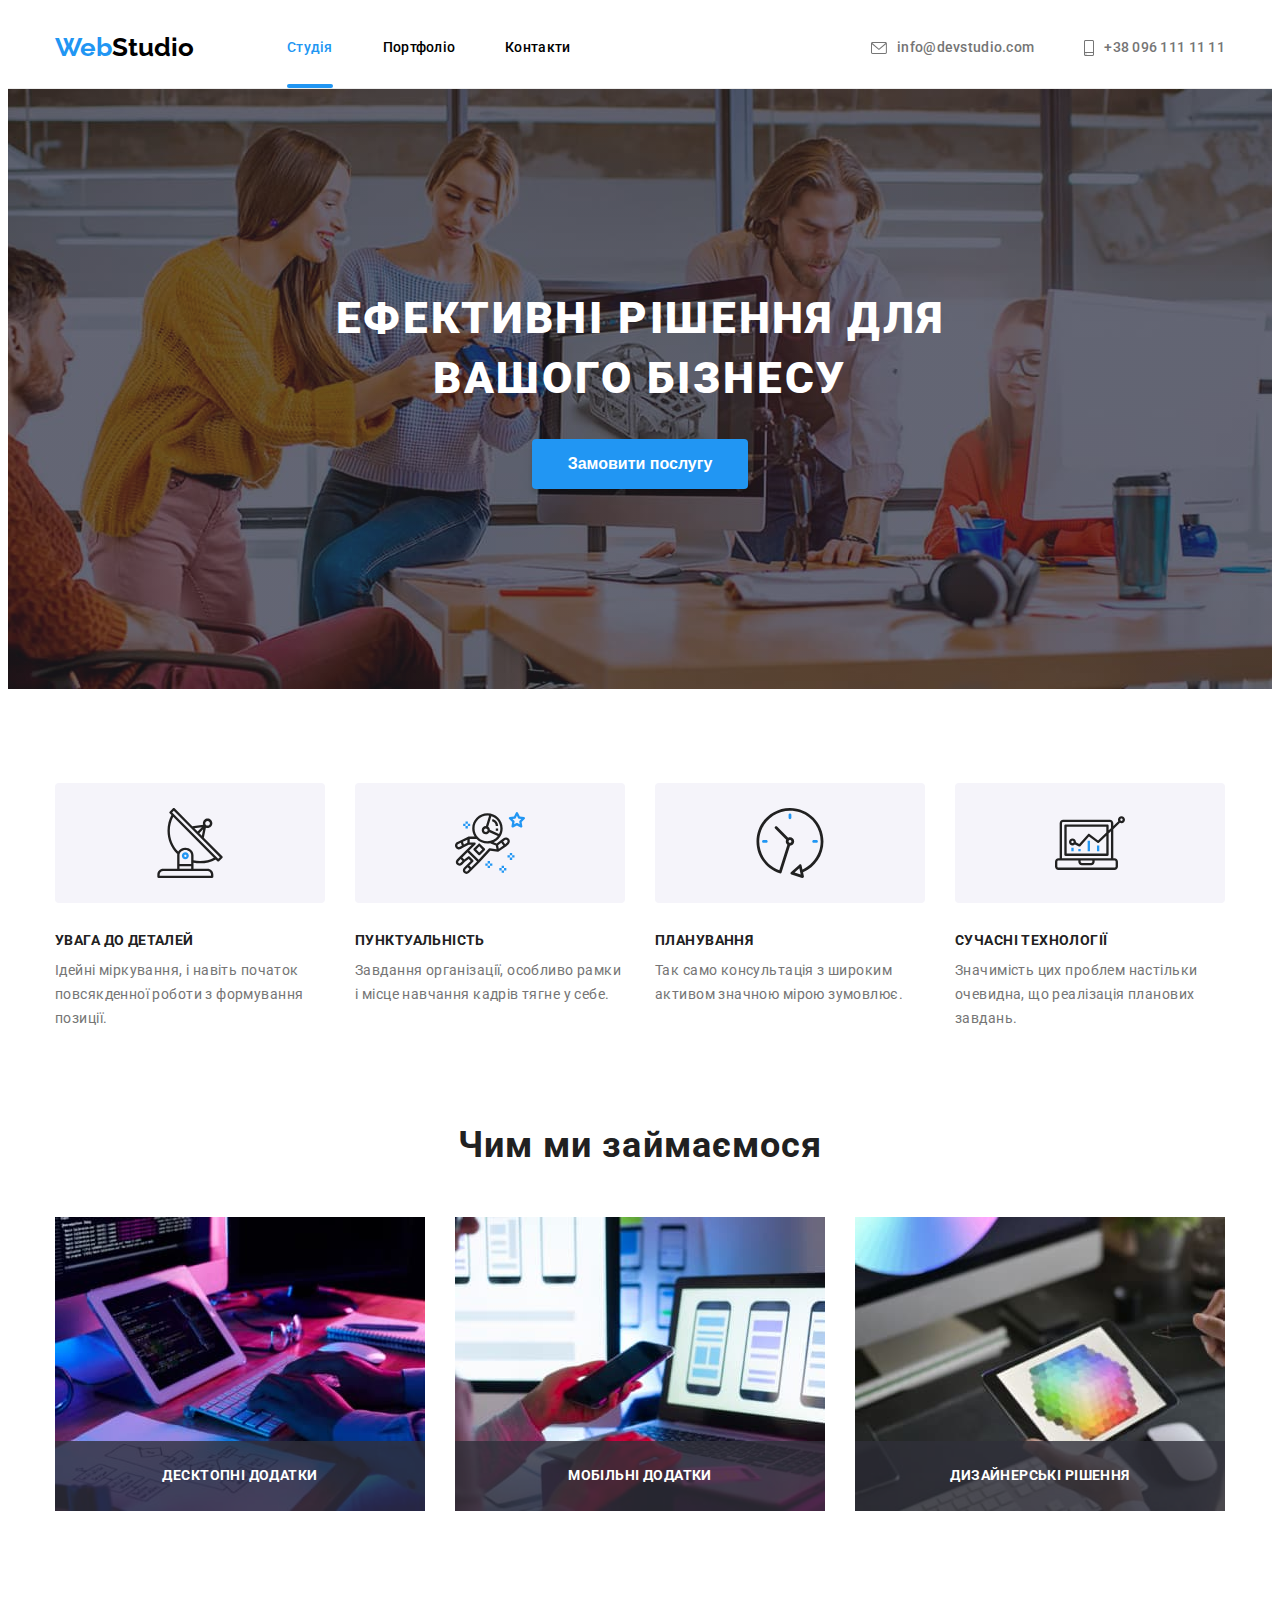
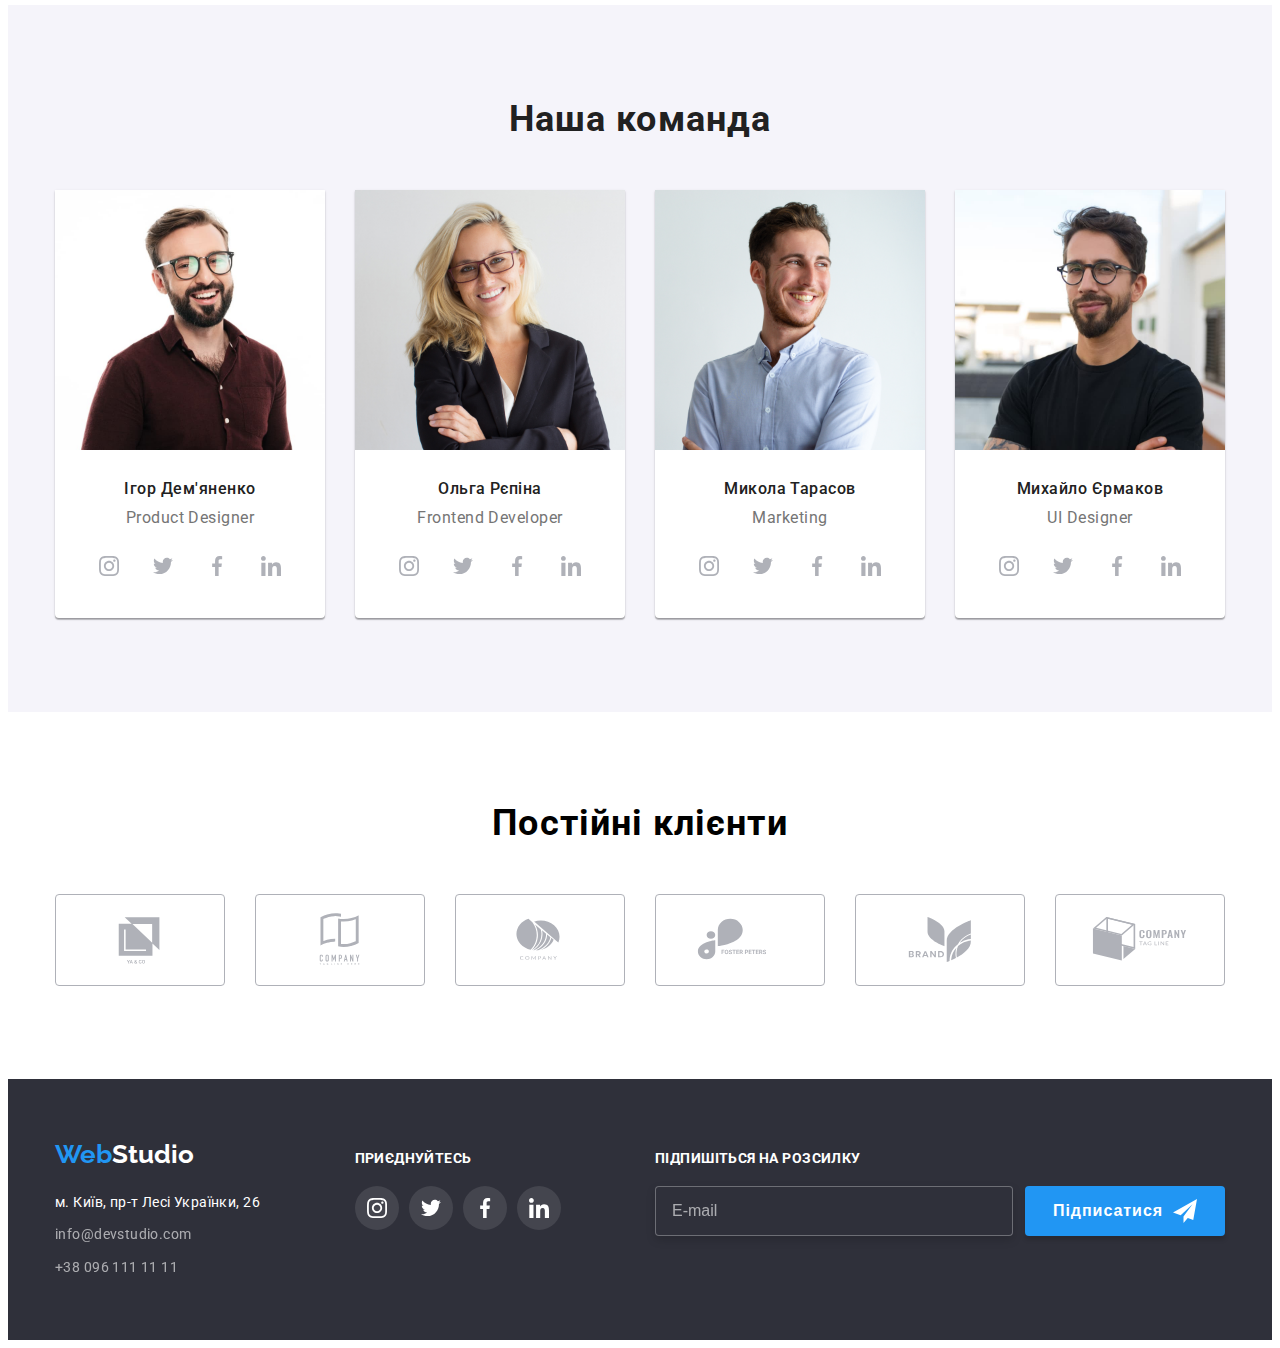
==== index.html @ 4642f6f1 "дз 7" ====
<!DOCTYPE html>
<html lang="uk">
  <head>
    <meta charset="UTF-8" />
    <meta http-equiv="X-UA-Compatible" content="IE=edge" />
    <meta name="viewport" content="width=device-width, initial-scale=1.0" />
    <title>WebStudio</title>
    <link
      href="https://fonts.googleapis.com/css2?family=Raleway:wght@400;500;700;900&family=Roboto:wght@400;500;700;900&display=swap"
      rel="stylesheet"
    />
    <link
      rel="stylesheet"
      href="https://cdnjs.cloudflare.com/ajax/libs/modern-normalize/1.1.0/modern-normalize.min.css"
      integrity="sha512-wpPYUAdjBVSE4KJnH1VR1HeZfpl1ub8YT/NKx4PuQ5NmX2tKuGu6U/JRp5y+Y8XG2tV+wKQpNHVUX03MfMFn9Q=="
      crossorigin="anonymous"
      referrerpolicy="no-referrer"
    />
    <link rel="stylesheet" href="./css/styles.css" />
  </head>
  <body>
    <!-- ШАПКА -->
    <header class="flex br-header">
      <div class="container header-flex">
        <nav class="flex nav">
          <a class="logo-two" href=""
            ><span class="logo-one">Web</span>Studio</a
          >
          <ul class="flex">
            <li class="studio-flex">
              <a class="studio current" href="">Студія</a>
            </li>
            <li class="studio-flex">
              <a class="portfolio" href="./portfolio.html">Портфоліо</a>
            </li>
            <li class="studio-flex">
              <a class="contacts" href="">Контакти</a>
            </li>
          </ul>
        </nav>
        <ul class="flex">
          <li class="contact">
            <a class="mail" href="mailto:info@devstudio.com"
              ><svg class="envelope" width="16" height="12">
                <use href="./images/symbol-defs.svg#icon-envelope"></use>
              </svg>
              info@devstudio.com</a
            >
          </li>
          <li class="contact">
            <a class="phone" href="tel:+380961111111">
              <svg class="smartphone" width="10" height="16">
                <use href="./images/symbol-defs.svg#icon-smartphone"></use>
              </svg>
              +38 096 111 11 11</a
            >
          </li>
        </ul>
      </div>
    </header>
    <main>
      <section class="dark-fon overlay">
        <div class="container">
          <h1 class="key-title">Ефективні рішення для вашого бізнесу</h1>
          <button class="button" type="button" data-modal-open>
            Замовити послугу
          </button>
        </div>
      </section>
      <!-- ДОСТОИНСТВА -->
      <section class="section-one">
        <div class="container">
          <h2 class="visually-hidden">Перелік наших переваг</h2>
          <ul class="flex-description">
            <li class="li-description">
              <div class="icons">
                <svg class="" width="70" height="70">
                  <use href="./images/symbol-defs.svg#icon-antenna"></use>
                </svg>
              </div>
              <h2 class="headlines">Увага до деталей</h2>
              <p class="description">
                Ідейні міркування, і навіть початок повсякденної роботи з
                формування позиції.
              </p>
            </li>
            <li class="li-description">
              <div class="icons">
                <svg class="" width="70" height="70">
                  <use
                    href="./images/symbol-defs.svg#icon-astronaut"
                    width="70"
                    height="70"
                  ></use>
                </svg>
              </div>
              <h2 class="headlines">Пунктуальність</h2>
              <p class="description">
                Завдання організації, особливо рамки і місце навчання кадрів
                тягне у себе.
              </p>
            </li>
            <li class="li-description">
              <div class="icons">
                <svg class="" width="70" height="70">
                  <use href="./images/symbol-defs.svg#icon-clock"></use>
                </svg>
              </div>
              <h2 class="headlines">Планування</h2>
              <p class="description">
                Так само консультація з широким активом значною мірою зумовлює.
              </p>
            </li>
            <li class="li-description">
              <div class="icons">
                <svg class="" width="70" height="70">
                  <use href="./images/symbol-defs.svg#icon-diagram"></use>
                </svg>
              </div>
              <h2 class="headlines">Сучасні технології</h2>
              <p class="description">
                Значимість цих проблем настільки очевидна, що реалізація
                планових завдань.
              </p>
            </li>
          </ul>
        </div>
      </section>
      <!-- ЧЕМ ЗАНИМАЕМСЯ -->
      <section class="section-two">
        <div class="container">
          <h2 class="headlines-two flex-work">Чим ми займаємося</h2>
          <ul class="flex-work">
            <li class="img-position">
              <img
                src="./images/img.jpg"
                alt="крупним планом зображення програміста, який працює на робочому столі в офісі"
                width="370"
              />
              <p class="img-text img-background">Десктопні додатки</p>
            </li>
            <li class="img-position">
              <img
                src="./images/img(1).jpg"
                alt="дизайнери web-інтерфейсу розробляють додатки для смартфонів, команда творців працює над інтерфейсом мобільних телефонів"
                width="370"
              />
              <p class="img-text img-background">Мобільні додатки</p>
            </li>
            <li class="img-position">
              <img
                src="./images/img(2).jpg"
                alt="творчий художник веб-дизайну з робочим графічним планшетом із вибором кольорів"
                width="370"
              />
              <p class="img-text img-background">Дизайнерські рішення</p>
            </li>
          </ul>
        </div>
      </section>
      <!-- НАША КОМАНДА -->
      <section class="section-team">
        <div class="container">
          <h2 class="headlines-two">Наша команда</h2>
          <ul class="flex-team">
            <li class="block">
              <img src="images/1.jpg" alt="фото Ігор Дем'яненко" width="270" />
              <h3 class="name">Ігор Дем'яненко</h3>
              <p class="name-work" lang="en">Product Designer</p>
              <ul class="flex-icon-one">
                <li class="icon-team">
                  <a class="icon-hover-one" href="">
                    <svg class="icon-instagram" width="20" height="20">
                      <use href="./images/symbol-defs.svg#icon-instagram"></use>
                    </svg>
                  </a>
                </li>
                <li class="icon-team">
                  <a class="icon-hover-one" href="">
                    <svg class="icon-instagram" width="20" height="20">
                      <use href="./images/symbol-defs.svg#icon-twitter"></use>
                    </svg>
                  </a>
                </li>
                <li class="icon-team">
                  <a class="icon-hover-one" href="">
                    <svg class="icon-instagram" width="20" height="20">
                      <use href="./images/symbol-defs.svg#icon-facebook"></use>
                    </svg>
                  </a>
                </li>
                <li class="icon-team">
                  <a class="icon-hover-one" href="">
                    <svg class="icon-instagram" width="20" height="20">
                      <use href="./images/symbol-defs.svg#icon-linkedin"></use>
                    </svg>
                  </a>
                </li>
              </ul>
            </li>
            <li class="block">
              <img src="images/2.jpg" alt="фото Ольга Рєпіна" width="270" />
              <h3 class="name">Ольга Рєпіна</h3>
              <p class="name-work" lang="en">Frontend Developer</p>
              <ul class="flex-icon-one">
                <li class="icon-team">
                  <a class="icon-hover-one" href="">
                    <svg class="icon-instagram" width="20" height="20">
                      <use href="./images/symbol-defs.svg#icon-instagram"></use>
                    </svg>
                  </a>
                </li>
                <li class="icon-team">
                  <a class="icon-hover-one" href="">
                    <svg class="icon-instagram" width="20" height="20">
                      <use href="./images/symbol-defs.svg#icon-twitter"></use>
                    </svg>
                  </a>
                </li>
                <li class="icon-team">
                  <a class="icon-hover-one" href="">
                    <svg class="icon-instagram" width="20" height="20">
                      <use href="./images/symbol-defs.svg#icon-facebook"></use>
                    </svg>
                  </a>
                </li>
                <li class="icon-team">
                  <a class="icon-hover-one" href="">
                    <svg class="icon-instagram" width="20" height="20">
                      <use href="./images/symbol-defs.svg#icon-linkedin"></use>
                    </svg>
                  </a>
                </li>
              </ul>
            </li>
            <li class="block">
              <img src="images/3.jpg" alt="фото Микола Тарасов" width="270" />
              <h3 class="name">Микола Тарасов</h3>
              <p class="name-work" lang="en">Marketing</p>
              <ul class="flex-icon-one">
                <li class="icon-team">
                  <a class="icon-hover-one" href="">
                    <svg class="icon-instagram" width="20" height="20">
                      <use href="./images/symbol-defs.svg#icon-instagram"></use>
                    </svg>
                  </a>
                </li>
                <li class="icon-team">
                  <a class="icon-hover-one" href="">
                    <svg class="icon-instagram" width="20" height="20">
                      <use href="./images/symbol-defs.svg#icon-twitter"></use>
                    </svg>
                  </a>
                </li>
                <li class="icon-team">
                  <a class="icon-hover-one" href="">
                    <svg class="icon-instagram" width="20" height="20">
                      <use href="./images/symbol-defs.svg#icon-facebook"></use>
                    </svg>
                  </a>
                </li>
                <li class="icon-team">
                  <a class="icon-hover-one" href="">
                    <svg class="icon-instagram" width="20" height="20">
                      <use href="./images/symbol-defs.svg#icon-linkedin"></use>
                    </svg>
                  </a>
                </li>
              </ul>
            </li>
            <li class="block">
              <img src="images/4.jpg" alt="фото Михайло Єрмаков" width="270" />
              <h3 class="name">Михайло Єрмаков</h3>
              <p class="name-work" lang="en">UI Designer</p>
              <ul class="flex-icon-one">
                <li class="icon-team">
                  <a class="icon-hover-one" href="">
                    <svg class="icon-instagram" width="20" height="20">
                      <use href="./images/symbol-defs.svg#icon-instagram"></use>
                    </svg>
                  </a>
                </li>
                <li class="icon-team">
                  <a class="icon-hover-one" href="">
                    <svg class="icon-instagram" width="20" height="20">
                      <use href="./images/symbol-defs.svg#icon-twitter"></use>
                    </svg>
                  </a>
                </li>
                <li class="icon-team">
                  <a class="icon-hover-one" href="">
                    <svg class="icon-instagram" width="20" height="20">
                      <use href="./images/symbol-defs.svg#icon-facebook"></use>
                    </svg>
                  </a>
                </li>
                <li class="icon-team">
                  <a class="icon-hover-one" href="">
                    <svg class="icon-instagram" width="20" height="20">
                      <use href="./images/symbol-defs.svg#icon-linkedin"></use>
                    </svg>
                  </a>
                </li>
              </ul>
            </li>
          </ul>
        </div>
      </section>
      <section class="section-svg">
        <div class="container">
          <h4 class="standing-clients">Постійні клієнти</h4>
          <ul class="clients-flex">
            <li class="">
              <a class="clients-hover" href="">
                <svg class="" width="106" height="60">
                  <use href="./images/symbol-defs.svg#icon-logo1"></use>
                </svg>
              </a>
            </li>
            <li class="">
              <a class="clients-hover" href="">
                <svg class="" width="106" height="60">
                  <use href="./images/symbol-defs.svg#icon-logo2"></use>
                </svg>
              </a>
            </li>
            <li class="">
              <a class="clients-hover" href="">
                <svg class="" width="106" height="60">
                  <use href="./images/symbol-defs.svg#icon-logo3"></use>
                </svg>
              </a>
            </li>
            <li class="">
              <a class="clients-hover" href="">
                <svg class="" width="106" height="60">
                  <use href="./images/symbol-defs.svg#icon-logo4"></use>
                </svg>
              </a>
            </li>
            <li class="">
              <a class="clients-hover" href="">
                <svg class="" width="106" height="60">
                  <use href="./images/symbol-defs.svg#icon-logo5"></use>
                </svg>
              </a>
            </li>
            <li class="">
              <a class="clients-hover" href="">
                <svg class="" width="106" height="60">
                  <use href="./images/symbol-defs.svg#icon-logo6"></use>
                </svg>
              </a>
            </li>
          </ul>
        </div>
      </section>
    </main>
    <!-- ФУТЕР -->
    <footer class="dark-fon-two">
      <div class="container footer-box">
        <div>
          <a class="logo-footer flex-footer" href=""
            ><span class="logo-one">Web</span>Studio</a
          >
          <address class="flex-footer">
            <ul>
              <li class="footer-margin">
                <a class="address" href="">м. Київ, пр-т Лесі Українки, 26</a>
              </li>
              <li class="footer-margin">
                <a class="mail-two" href="mailto:info@devstudio.com"
                  >info@devstudio.com</a
                >
              </li>
              <li class="footer-margin">
                <a class="phone-two" href="tel:+380961111111"
                  >+38 096 111 11 11</a
                >
              </li>
            </ul>
          </address>
        </div>
        <div class="flex-footer-two">
          <p class="join">Приєднуйтесь</p>
          <ul class="flex-icon">
            <li class="icon-team">
              <a class="icon-hover" href="">
                <svg class="icon-instagram" width="20" height="20">
                  <use href="./images/symbol-defs.svg#icon-instagram"></use>
                </svg>
              </a>
            </li>
            <li class="icon-team">
              <a class="icon-hover" href="">
                <svg class="icon-instagram" width="20" height="20">
                  <use href="./images/symbol-defs.svg#icon-twitter"></use>
                </svg>
              </a>
            </li>
            <li class="icon-team">
              <a class="icon-hover" href="">
                <svg class="icon-instagram" width="20" height="20">
                  <use href="./images/symbol-defs.svg#icon-facebook"></use>
                </svg>
              </a>
            </li>
            <li class="icon-team">
              <a class="icon-hover" href="">
                <svg class="icon-instagram" width="20" height="20">
                  <use href="./images/symbol-defs.svg#icon-linkedin"></use>
                </svg>
              </a>
            </li>
          </ul>
        </div>
        <div class="form-subscribe">
          <p class="email-headlines">Підпишіться на розсилку</p>
          <form class="form-email">
            <input
              class="input-email"
              type="email"
              name="email"
              required
              placeholder="E-mail"
            />
            <button class="button-email" type="submit">
              Підписатися
              <svg class="icon-email" width="24" height="24">
                <use href="./images/symbol-defs.svg#icon-send"></use>
              </svg>
            </button>
          </form>
        </div>
      </div>
    </footer>

    <div class="backdrop is-hidden" data-modal>
      <div class="modal">
        <button type="button" class="button-modal" data-modal-close>
          <svg class="svg-icon-close" width="18" height="18">
            <use href="./images/symbol-defs.svg#icon-close"></use>
          </svg>
        </button>
        <p class="modal-headlines">Залиште свої дані, ми вам передзвонимо</p>
        <form class="form-modal">
          <label class="modal-label"
            ><span class="name-form">Ім'я</span>
            <span class="modal-icon">
              <input
                class="modal-input"
                type="text"
                name="user-name"
                required
              />
              <svg class="modal-icon-svg" width="12" height="12">
                <use href="./images/symbol-defs.svg#icon-user"></use>
              </svg>
            </span>
          </label>
          <label class="modal-label"
            ><span class="name-form">Телефон</span>
            <span class="modal-icon">
              <input
                class="modal-input"
                type="tel"
                name="phone"
                required
                pattern="[0-9]{9}"
                title="+380"
                minlength="9"
                maxlength="9"
              />
              <svg class="modal-icon-svg" width="13" height="13">
                <use href="./images/symbol-defs.svg#icon-phone"></use>
              </svg>
            </span>
          </label>
          <label class="modal-label"
            ><span class="name-form">Пошта</span>
            <span class="modal-icon">
              <input class="modal-input" type="email" name="email" required />
              <svg class="modal-icon-svg" width="15" height="12">
                <use href="./images/symbol-defs.svg#icon-mail"></use>
              </svg>
            </span>
          </label>
          <label class="modal-label-last"
            ><span class="name-form">Коментар</span>
            <textarea
              class="textarea"
              name="feedback"
              placeholder="Введіть текст"
              maxlength="200"
            ></textarea>
          </label>
          <div class="checkbox">
            <label class="label-chekbox">
              <input class="input-chekbox" type="checkbox" />
              <svg class="modal-icon-checkbox" width="11" height="8">
                <use
                  class="modal-icon-two"
                  href="./images/symbol-defs.svg#icon-check"
                ></use>
              </svg>
              Погоджуюся з розсилкою та приймаю
              <a class="treaty" href="">Умови договору</a>
            </label>
          </div>
          <button class="button-submit-modal" type="submit">Відправити</button>
        </form>
      </div>
    </div>
    <script src="./js/modal.js"></script>
  </body>
</html>
---- css/styles.css ----
:root {
  --dark-fon: #2f303a;
  --logo-one: #2196f3;
  --logo-two: #000000;
  --text-black: #000000;
  --text-white: #ffffff;
  --text-gray: #757575;
  --text-darkgray: #212121;
  --section-team: #f5f4fa;
  --icon-svg: #afb1b8;
}

*,
*::before,
*::after {
  box-sizing: border-box;
}

body {
  font-family: "Roboto", sans-serif;
  background-color: var(--text-white);
}

a {
  text-decoration: none;
}
/*  */
ul {
  list-style: none;
}

h1,
h2,
h3,
h4,
p,
ul {
  margin: 0;
  padding: 0;
}

img {
  display: block;
  max-width: 100%;
  height: auto;
}

.dark-fon {
  padding-top: 200px;
  padding-bottom: 200px;
  background-color: var(--dark-fon);
}

.overlay {
  max-width: 1600px;
  height: 600px;
  margin-right: auto;
  margin-left: auto;
  padding-bottom: 94px;
  background-size: cover;
  background-repeat: no-repeat;
  background-position: center;
  background-image: linear-gradient(to right, #2f303a66, rgba(47, 48, 58, 0.4)),
    url(../images/Imgfon.jpg);
}

.envelope {
  fill: currentColor;
  margin-right: 10px;
}

.smartphone {
  fill: currentColor;
  margin-right: 10px;
}

.section-one {
  padding-top: 94px;
}

.section-two {
  padding-top: 94px;
  padding-bottom: 94px;
}

/* часть логотипа веб-студии */

.logo-one,
.logo-two,
.logo-footer {
  font-family: "Raleway";
  font-weight: 700;
  font-size: 26px;
  line-height: 1.2;
  text-decoration: none;
  color: var(--logo-one);
}

/* часть логотипа веб-студии */
.logo-two {
  display: flex;
  padding-top: 24px;
  padding-bottom: 25px;
  margin-right: 93px;
  color: var(--logo-two);
}

/* шапка страницы */

.container {
  width: 1200px;
  padding-left: 15px;
  padding-right: 15px;
  margin-right: auto;
  margin-left: auto;
}

.header-flex {
  display: flex;
}

.br-header {
  border-bottom: 1px solid #ececec;
}

.flex {
  display: flex;
}
.nav {
  display: flex;
  margin-right: auto;
}

/* навигация сайта */
.studio,
.portfolio,
.contacts,
.mail,
.phone {
  font-weight: 500;
  font-size: 14px;
  line-height: 1.14;
  letter-spacing: 0.02em;
  text-decoration: none;
  color: var(--text-gray);
}

.studio-flex {
  margin-right: 50px;
}
.studio-flex:last-child {
  margin-right: 0;
}

.contact {
  margin-right: 50px;
}
.contact:last-child {
  margin-right: 0;
}

.studio,
.portfolio,
.mail,
.contacts,
.phone {
  display: flex;
  padding-top: 32px;
  padding-bottom: 32px;
}

.studio {
  position: relative;
  color: var(--text);
}

.portfolio {
  position: relative;
  color: var(--text);
}

.contacts {
  color: var(--text);
}
.contacts-flex {
  margin-right: 344px;
}

.mail,
.phone {
  align-items: center;
}

.contact {
  margin-right: 50px;
}

.studio,
.portfolio,
.contacts,
.mail,
.phone {
  transition: color 250ms cubic-bezier(0.4, 0, 0.2, 1);
}

.studio:hover,
.studio:focus,
.portfolio:hover,
.portfolio:focus,
.contacts:hover,
.contacts:focus,
.mail:hover,
.mail:focus,
.phone:hover,
.phone:focus {
  color: var(--logo-one);
}

.phone {
  color: var(--text-gray);
}

/* главный заголовок проекта */
.key-title {
  display: flex;
  justify-content: center;
  font-weight: 900;
  font-size: 44px;
  line-height: 1.36;
  letter-spacing: 0.06em;
  text-align: center;
  text-transform: uppercase;
  width: 696px;
  margin-bottom: 30px;
  margin-left: auto;
  margin-right: auto;
  color: var(--text-white);
}

/*кнопка*/
.button {
  display: block;
  margin-right: auto;
  margin-left: auto;
  width: 216px;
  height: 50px;
  left: 766px;
  top: 432px;
  font-weight: 700;
  font-size: 16px;
  line-height: 1.88;
  border-radius: 4px;
  box-shadow: 0px 4px 4px rgba(0, 0, 0, 0.15);
  color: var(--text-white);
  cursor: pointer;
  padding: 10px 22px;
  border: none;
  background-color: var(--logo-one);

  transition: background-color 250ms cubic-bezier(0.4, 0, 0.2, 1),
    color 250ms cubic-bezier(0.4, 0, 0.2, 1),
    box-shadow 250ms cubic-bezier(0.4, 0, 0.2, 1);
}
.button:hover {
  color: var(--text-white);
  background-color: #188ce8;
}

/* переречень достоинств */

.visually-hidden {
  position: absolute;
  white-space: nowrap;
  width: 1px;
  height: 1px;
  overflow: hidden;
  border: 0;
  padding: 0;
  clip: rect(0 0 0 0);
  clip-path: inset(50%);
  margin: -1px;
}

.headlines {
  font-weight: 700;
  font-size: 14px;
  line-height: 1.14;
  letter-spacing: 0.03em;
  text-transform: uppercase;
  margin-bottom: 10px;
  color: var(--text-darkgray);
}

/*перечень описания достоинств */

.icons {
  display: flex;
  justify-content: center;
  align-items: center;
  width: 270px;
  height: 120px;
  border-radius: 4px;
  margin-bottom: 30px;
  background-color: var(--section-team);
}

.flex-description {
  display: flex;
  /* padding-top: 94px; */
}

.description {
  font-size: 14px;
  line-height: 1.71;
  letter-spacing: 0.03em;
  color: var(--text-gray);
}

.li-description {
  margin-right: 30px;
}
.li-description:last-child {
  margin-right: 0;
}

.flex-work {
  display: flex;
  justify-content: center;
  gap: 30px;
}

.img {
  display: block;
  max-width: 100%;
  height: auto;
}
.img:last-child {
  padding-right: 0;
}

.img-position {
  position: relative;
}

.img-background {
  position: absolute;
  bottom: 0;
  width: 370px;
  height: 70px;
  background: rgba(47, 48, 58, 0.8);
}

.img-text {
  position: absolute;
  display: flex;
  justify-content: center;
  align-items: center;
  font-weight: 700;
  font-size: 14px;
  line-height: 1.14;
  text-align: center;
  letter-spacing: 0.03em;
  text-transform: uppercase;
  color: var(--text-white);
}

/*заголовки "чем занимаемся" и "наша команда" */
.headlines-two {
  font-weight: 700;
  font-size: 36px;
  line-height: 1.16;
  text-align: center;
  letter-spacing: 0.03em;
  margin-bottom: 50px;
  color: var(--text-darkgray);
}

/* НАША КОМАНДА*/

.flex-team {
  display: flex;
  justify-content: center;
}

.section-team {
  padding-top: 94px;
  padding-bottom: 94px;
  background-color: var(--section-team);
}

/*блоки членов команды */
.block {
  box-shadow: 0px 1px 3px rgba(0, 0, 0, 0.12), 0px 1px 1px rgba(0, 0, 0, 0.14),
    0px 2px 1px rgba(0, 0, 0, 0.2);
  border-radius: 0px 0px 4px 4px;
  background-color: var(--text-white);
  margin-right: 30px;
}
.block:last-child {
  margin-right: 0;
}

/* имена команды */
.name {
  font-weight: 500;
  font-size: 16px;
  line-height: 1.18;
  text-align: center;
  letter-spacing: 0.03em;
  padding-top: 30px;
  margin-bottom: 10px;
  color: var(--text-darkgray);
}

/* кем работают */
.name-work {
  font-size: 16px;
  line-height: 1.18;
  text-align: center;
  letter-spacing: 0.03em;
  margin-bottom: 16px;
  color: var(--text-gray);
}

.flex-icon-one {
  display: flex;
  justify-content: center;
  padding-bottom: 30px;
  gap: 10px;
}

.flex-icon {
  display: flex;
  gap: 10px;
}

.icon-team {
  width: 44px;
  height: 44px;
}

.icon-hover-one {
  display: flex;
  justify-content: center;
  align-items: center;
  width: 100%;
  height: 100%;
  border-radius: 50%;
  fill: currentColor;
  color: var(--icon-svg);
  transition: background-color 250ms cubic-bezier(0.4, 0, 0.2, 1),
    color 250ms cubic-bezier(0.4, 0, 0.2, 1);
}

.icon-hover-one:hover,
.icon-hover-one:focus {
  color: var(--text-white);
  background-color: var(--logo-one);
}

.icon-hover {
  display: flex;
  justify-content: center;
  align-items: center;
  width: 100%;
  height: 100%;
  border-radius: 50%;
  fill: currentColor;
  color: var(--text-white);
  background: rgba(255, 255, 255, 0.1);

  transition: background-color 250ms cubic-bezier(0.4, 0, 0.2, 1);
}

.icon-hover:hover,
.icon-hover:focus {
  background-color: var(--logo-one);
}

.clients-flex {
  display: flex;
  gap: 30px;
}

.section-svg {
  padding-top: 90px;
  padding-bottom: 93px;
}

.standing-clients {
  font-weight: 700;
  font-size: 36px;
  line-height: 1.17;
  text-align: center;
  letter-spacing: 0.03em;
  margin-bottom: 50px;
}

.clients-hover {
  display: flex;
  justify-content: center;
  align-items: center;
  width: 170px;
  height: 92px;
  border: 1px solid var(--icon-svg);
  border-radius: 4px;
  color: var(--icon-svg);
  fill: currentColor;

  transition: border-color 250ms cubic-bezier(0.4, 0, 0.2, 1),
    color 250ms cubic-bezier(0.4, 0, 0.2, 1);
}

.clients-hover:hover,
.clients-hover:focus {
  border-color: var(--logo-one);
  color: var(--logo-one);
}

/* ФУТЕР */

.logo-footer {
  margin-bottom: 20px;
  color: var(--text-white);
}

.dark-fon-two {
  background-color: var(--dark-fon);
  padding-top: 60px;
  padding-bottom: 60px;
}

.flex-footer {
  display: flex;
  justify-self: start;
}

.flex-footer-two {
  margin-left: auto;
}

.footer-box {
  display: flex;
  align-items: baseline;
}

.footer-margin {
  margin-bottom: 9px;
}
.footer-margin:last-child {
  margin-bottom: 0;
}

/* текст футера*/

/* адресс */
.address {
  color: var(--text-white);
}

.mail-two,
.phone-two {
  color: var(--text-white);
  opacity: 0.6;
}

.address:hover,
.address:focus,
.mail-two:hover,
.mail-two:focus,
.phone-two:hover,
.phone-two:focus {
  color: var(--logo-one);
}

.address,
.mail-two,
.phone-two {
  font-style: normal;
  font-size: 14px;
  line-height: 1.71;
  letter-spacing: 0.03em;

  transition: color 250ms cubic-bezier(0.4, 0, 0.2, 1);
}

.join {
  font-weight: 700;
  font-size: 14px;
  margin-bottom: 20px;
  line-height: 16px;
  letter-spacing: 0.03em;
  text-transform: uppercase;
  color: var(--text-white);
}

/* ЭЛЕМЕНТЫ СТРАНИЦЫ ПОРТФОЛИО! */

/* заголовки блоков */

.headlines-one {
  position: absolute;
  white-space: nowrap;
  width: 1px;
  height: 1px;
  overflow: hidden;
  border: 0;
  padding: 0;
  clip: rect(0 0 0 0);
  clip-path: inset(50%);
  margin: -1px;
}

.headlines-portfolio {
  font-weight: 700;
  font-size: 18px;
  line-height: 2;
  letter-spacing: 0.06em;
  text-decoration: none;
  margin-bottom: 4px;
  color: var(--text-darkgray);
}

.section-portfolio {
  padding-top: 94px;
  padding-bottom: 94px;
}

/* кнопки порфтолио */

.buttons-portfolio {
  font-family: inherit;
  font-weight: 500;
  font-size: 16px;
  line-height: 1.62;
  letter-spacing: 0.03em;
  padding: 6px 22px;
  cursor: pointer;
  border: none;
  border-radius: 4px;
  color: var(--text-darkgray);
  transition: color 250ms cubic-bezier(0.4, 0, 0.2, 1),
    background-color 250ms cubic-bezier(0.4, 0, 0.2, 1),
    box-shadow 250ms cubic-bezier(0.4, 0, 0.2, 1);
}

.buttons-portfolio:hover,
.buttons-portfolio:focus {
  color: var(--text-white);
  background-color: var(--logo-one);
  box-shadow: 0px 1px 1px rgba(0, 0, 0, 0.12), 0px 4px 4px rgba(0, 0, 0, 0.06),
    1px 4px 6px rgba(0, 0, 0, 0.16);
}

.portfolio-btn {
  display: flex;
  justify-content: center;
  gap: 8px;
  margin-bottom: 50px;
}

/* текст блоков */

.text-blocks {
  font-size: 16px;
  line-height: 1.88;
  letter-spacing: 0.03em;
  color: var(--text-gray);
}

.current {
  color: var(--logo-one);
}

.current::after {
  content: "";
  position: absolute;
  width: 100%;
  height: 4px;
  top: 76px;
  background: var(--logo-one);
  border-radius: 2px;
}

.cards {
  display: flex;
  flex-wrap: wrap;
  gap: 30px;
}

.background-portfolio {
  position: absolute;
  left: 0;
  top: 0;
  width: 100%;
  height: 100%;
  background: rgba(33, 150, 243, 0.9);
  transform: translateY(101%);
  transition: transform 250ms cubic-bezier(0.4, 0, 0.2, 1);
}

.text-portfolio {
  position: absolute;
  padding: 63px 24px;
  font-weight: 400;
  font-size: 18px;
  line-height: 1.56;
  letter-spacing: 0.03em;
  color: var(--text-white);
}

.shadow-cards:hover .background-portfolio,
.shadow-cards:focus .background-portfolio {
  transform: translateY(0);
}

.position-cards {
  position: relative;
  overflow: hidden;
}

.shadow-cards {
  display: block;
  transition: box-shadow 250ms cubic-bezier(0.4, 0, 0.2, 1);
}

.shadow-cards:hover,
.shadow-cards:focus {
  box-shadow: 0px 1px 1px rgba(0, 0, 0, 0.12), 0px 4px 4px rgba(0, 0, 0, 0.06),
    1px 4px 6px rgba(0, 0, 0, 0.16);
}

.border-cards {
  border-right: 1px solid #eeeeee;
  border-left: 1px solid #eeeeee;
  border-bottom: 1px solid #eeeeee;
  padding: 20px 24px;
}

/* /* 
Модальное окно */
.backdrop {
  position: fixed;
  top: 0;
  left: 0;
  z-index: 100;
  width: 100%;
  height: 100%;
  background: rgba(0, 0, 0, 0.2);
  transition: opacity 250ms cubic-bezier(0.4, 0, 0.2, 1),
    visibility 250ms cubic-bezier(0.4, 0, 0.2, 1);
}

.backdrop.is-hidden {
  visibility: hidden;
  opacity: 0;
  pointer-events: none;
}

.modal {
  position: absolute;
  top: 50%;
  left: 50%;
  transform: translate(-50%, -50%);
  width: 528px;
  height: 581px;
  padding: 40px;
  background: var(--text-white);
  box-shadow: 0px 1px 3px rgba(0, 0, 0, 0.12), 0px 1px 1px rgba(0, 0, 0, 0.14),
    0px 2px 1px rgba(0, 0, 0, 0.2);
  border-radius: 4px;
}

.button-modal {
  position: absolute;
  top: 8px;
  right: 8px;
  display: flex;
  align-items: center;
  justify-content: center;
  width: 30px;
  height: 30px;
  border-radius: 50%;
  padding: 0;
  background: #ffffff;
  border: 1px solid rgba(0, 0, 0, 0.1);
}

.svg-icon-close {
  cursor: pointer;
  transition: fill 250ms cubic-bezier(0.4, 0, 0.2, 1);
}

.svg-icon-close:hover {
  fill: var(--logo-one);
}

/* Контент модального окна */

.modal-headlines {
  font-weight: 700;
  font-size: 20px;
  line-height: 1.15;
  text-align: center;
  letter-spacing: 0.03em;
  color: var(--text-darkgray);
  margin-bottom: 12px;
}

.form-modal {
  display: flex;
  flex-direction: column;
}

.modal-icon {
  position: relative;
  display: block;
}

.modal-icon-svg {
  position: absolute;
  top: 50%;
  left: 12px;
  transform: translateY(-50%);
  transition: fill 250ms cubic-bezier(0.4, 0, 0.2, 1);
}

.modal-input {
  display: flex;
  width: 100%;
  height: 40px;
  padding-left: 42px;

  border: 1px solid rgba(33, 33, 33, 0.2);
  border-radius: 4px;

  transition: border 250ms cubic-bezier(0.4, 0, 0.2, 1);
}

.modal-input:focus + .modal-icon-svg {
  fill: var(--logo-one);
}

.modal-input:focus {
  border-color: var(--logo-one);
  outline: none;
}

.modal-label {
  margin-bottom: 10px;
}

.modal-label-last {
  margin-bottom: 20px;
}

.name-form {
  display: block;
  font-weight: 400;
  font-size: 12px;
  line-height: 1.16;
  letter-spacing: 0.01em;
  margin-bottom: 4px;
  color: var(--text-gray);
}

.textarea {
  display: flex;
  width: 100%;
  height: 120px;
  resize: none;
  padding: 12px 16px;

  border: 1px solid rgba(33, 33, 33, 0.2);
  border-radius: 4px;

  transition: border 250ms cubic-bezier(0.4, 0, 0.2, 1);
}

.textarea:focus {
  border-color: var(--logo-one);
  outline: none;
}

.textarea::placeholder {
  color: rgba(117, 117, 117, 0.5);
}

.checkbox {
  margin: 0 auto;
  margin-bottom: 30px;
  font-style: normal;
  font-weight: 400;
  font-size: 12px;
  line-height: 1.16;
  letter-spacing: 0.03em;
  color: var(--text-gray);
}

.input-chekbox:checked + .modal-icon-checkbox {
  background-color: var(--logo-one);
}

.input-chekbox:checked + .modal-icon-checkbox .modal-icon-two {
  display: block;
}

.modal-icon-checkbox {
  width: 16px;
  height: 15px;
  cursor: pointer;
  border-radius: 2px;
  margin-right: 7px;
  box-shadow: 0 0 0 2px;
}

.input-chekbox {
  position: absolute;
  appearance: none;
}

.input-chekbox:focus + .modal-icon-checkbox {
  box-shadow: 0 0 0 1px;
}

.label-chekbox {
  display: flex;
  align-items: center;
  font-style: normal;
  font-weight: 400;
  font-size: 14px;
  line-height: 1.71;
  letter-spacing: 0.03em;
  color: #757575;
}

.modal-icon-two {
  display: none;
  fill: #000000;
}

.treaty {
  color: var(--logo-one);
  margin-left: 5px;
}

.button-submit-modal {
  width: 200px;
  height: 50px;
  background: #188ce8;
  box-shadow: 0px 4px 4px rgba(0, 0, 0, 0.15);
  border-radius: 4px;
  border: none;
  cursor: pointer;

  font-weight: 700;
  font-size: 16px;
  line-height: 1.88;
  align-self: center;
  letter-spacing: 0.06em;
  color: var(--text-white);
}

/* Форма подписки на почту */

.form-subscribe {
  margin-left: auto;
}

.email-headlines {
  font-weight: 700;
  font-size: 14px;
  line-height: 16px;
  letter-spacing: 0.03em;
  margin-bottom: 20px;
  text-transform: uppercase;
  color: var(--text-white);
}

.form-email {
  display: flex;
  align-content: flex-start;
}

.form-email::placeholder {
  color: rgba(255, 255, 255, 0.6);
}

.input-email {
  width: 358px;
  height: 50px;
  margin-right: 12px;
  border: 1px solid rgba(255, 255, 255, 0.3);
  filter: drop-shadow(0px 4px 4px rgba(0, 0, 0, 0.15));
  border-radius: 4px;
  padding-left: 16px;
  background-color: var(--dark-fon);
  color: var(--text-white);
  transition: border 250ms cubic-bezier(0.4, 0, 0.2, 1);
}

.input-email:focus {
  border-color: var(--logo-one);
  outline: none;
}

.button-email {
  width: 200px;
  height: 50px;
  background: #2196f3;
  box-shadow: 0px 4px 4px rgba(0, 0, 0, 0.15);
  border-radius: 4px;
  font-weight: 700;
  font-size: 16px;
  line-height: 1.88;
  padding-left: 28px;
  border: none;
  cursor: pointer;

  display: flex;
  align-items: center;
  text-align: center;
  letter-spacing: 0.06em;
  color: var(--text-white);
}

.icon-email {
  margin-left: 10px;
}

.input-email::placeholder {
  font-weight: 400;
  font-size: 16px;
  line-height: 1.25;
  color: rgba(255, 255, 255, 0.6);
}
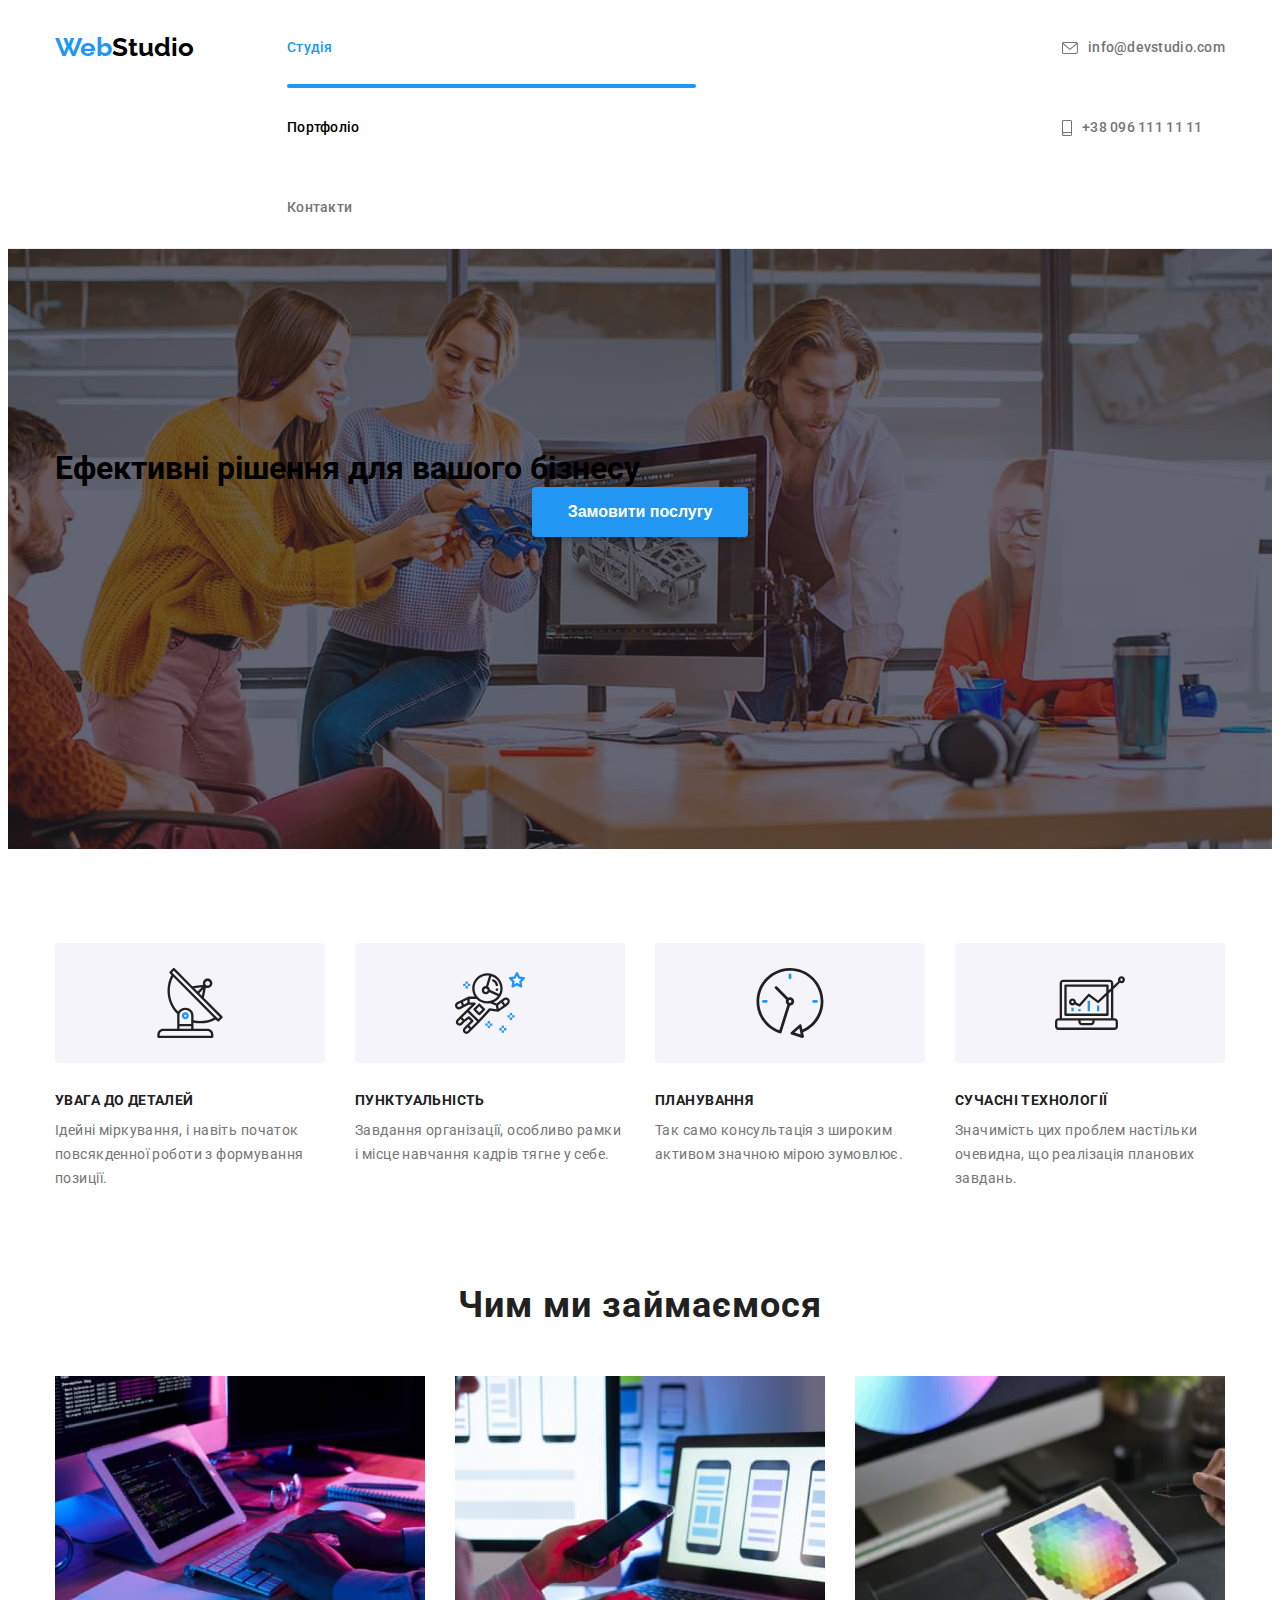
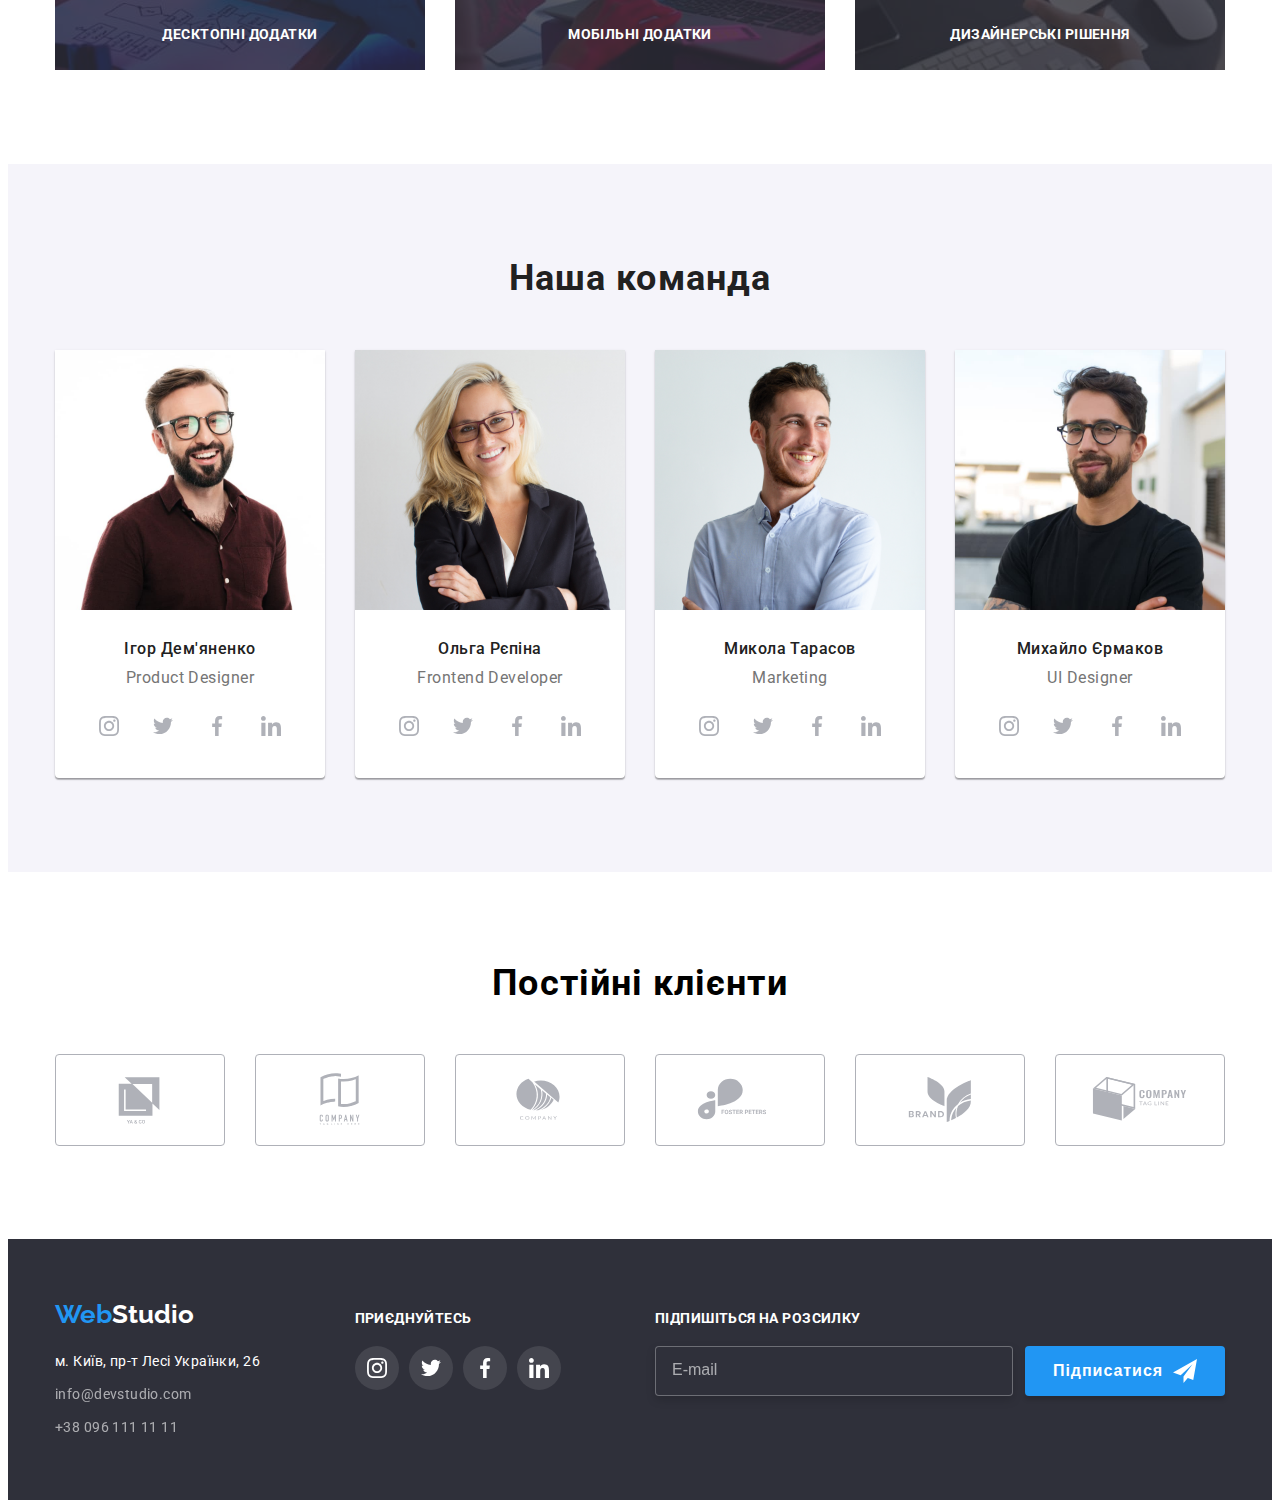
==== commit 78804c9e: "правки" ====
--- a/index.html
+++ b/index.html
@@ -20,36 +20,46 @@
   </head>
   <body>
     <!-- ШАПКА -->
-    <header class="flex br-header">
-      <div class="container header-flex">
-        <nav class="flex nav">
+    <header class="header">
+      <div class="header__container">
+        <nav class="navigation">
           <a class="logo-two" href=""
             ><span class="logo-one">Web</span>Studio</a
           >
-          <ul class="flex">
-            <li class="studio-flex">
-              <a class="studio current" href="">Студія</a>
-            </li>
-            <li class="studio-flex">
-              <a class="portfolio" href="./portfolio.html">Портфоліо</a>
-            </li>
-            <li class="studio-flex">
-              <a class="contacts" href="">Контакти</a>
+          <ul class="navigation__block">
+            <li class="navigation__point">
+              <a
+                class="navigation__studio navigation_change-color current"
+                href=""
+                >Студія</a
+              >
+            </li>
+            <li class="navigation__point">
+              <a
+                class="navigation__portfolio navigation_change-color"
+                href="./portfolio.html"
+                >Портфоліо</a
+              >
+            </li>
+            <li class="navigation__point">
+              <a class="navigation__contacts navigation_change-color" href=""
+                >Контакти</a
+              >
             </li>
           </ul>
         </nav>
-        <ul class="flex">
-          <li class="contact">
-            <a class="mail" href="mailto:info@devstudio.com"
-              ><svg class="envelope" width="16" height="12">
+        <ul class="header-contacts">
+          <li class="header-contacts__contact">
+            <a class="mail mail_change-color" href="mailto:info@devstudio.com"
+              ><svg class="envelope-logo" width="16" height="12">
                 <use href="./images/symbol-defs.svg#icon-envelope"></use>
               </svg>
               info@devstudio.com</a
             >
           </li>
           <li class="contact">
-            <a class="phone" href="tel:+380961111111">
-              <svg class="smartphone" width="10" height="16">
+            <a class="phone phone_chahge-color" href="tel:+380961111111">
+              <svg class="smartphone-logo" width="10" height="16">
                 <use href="./images/symbol-defs.svg#icon-smartphone"></use>
               </svg>
               +38 096 111 11 11</a
--- a/css/styles.css
+++ b/css/styles.css
@@ -64,12 +64,12 @@
     url(../images/Imgfon.jpg);
 }
 
-.envelope {
+.envelope-logo {
   fill: currentColor;
   margin-right: 10px;
 }
 
-.smartphone {
+.smartphone-logo {
   fill: currentColor;
   margin-right: 10px;
 }
@@ -115,27 +115,52 @@
   margin-left: auto;
 }
 
-.header-flex {
-  display: flex;
-}
-
-.br-header {
+.header__container {
+  display: flex;
+  width: 1200px;
+  padding-left: 15px;
+  padding-right: 15px;
+  margin-right: auto;
+  margin-left: auto;
+}
+
+.header {
+  display: flex;
   border-bottom: 1px solid #ececec;
 }
 
-.flex {
-  display: flex;
-}
-.nav {
+.header__contacts {
+  display: flex;
+  /* margin-right: 50px; */
+}
+.navigation {
   display: flex;
   margin-right: auto;
 }
 
-/* навигация сайта */
-.studio,
-.portfolio,
-.contacts,
-.mail,
+.navigation-block {
+  display: flex;
+}
+
+.mail {
+  font-weight: 500;
+  font-size: 14px;
+  line-height: 1.14;
+  letter-spacing: 0.02em;
+  text-decoration: none;
+  color: var(--text-gray);
+  transition: color 250ms cubic-bezier(0.4, 0, 0.2, 1);
+  display: flex;
+  padding-top: 32px;
+  padding-bottom: 32px;
+  align-items: center;
+}
+
+.mail_change-color:hover,
+.mail_change-color:focus {
+  color: var(--logo-one);
+}
+
 .phone {
   font-weight: 500;
   font-size: 14px;
@@ -143,82 +168,101 @@
   letter-spacing: 0.02em;
   text-decoration: none;
   color: var(--text-gray);
-}
-
-.studio-flex {
-  margin-right: 50px;
-}
-.studio-flex:last-child {
-  margin-right: 0;
-}
-
-.contact {
-  margin-right: 50px;
-}
-.contact:last-child {
-  margin-right: 0;
-}
-
-.studio,
-.portfolio,
-.mail,
-.contacts,
-.phone {
-  display: flex;
+  display: flex;
+  align-items: center;
   padding-top: 32px;
   padding-bottom: 32px;
-}
-
-.studio {
+  color: var(--text-gray);
+}
+
+.phone_chahge-color:hover,
+.phone_chahge-color:focus {
+  color: var(--logo-one);
+}
+
+.navigation_point {
+  margin-right: 50px;
+}
+.navigation_point:last-child {
+  margin-right: 0;
+}
+
+.contact {
+  margin-right: 0;
+}
+
+.navigation__studio,
+.navigation__portfolio,
+.navigation__contacts {
+  display: flex;
+  padding-top: 32px;
+  padding-bottom: 32px;
+  font-weight: 500;
+  font-size: 14px;
+  line-height: 1.14;
+  letter-spacing: 0.02em;
+  text-decoration: none;
+  color: var(--text-gray);
+  transition: color 250ms cubic-bezier(0.4, 0, 0.2, 1);
+}
+
+.navigation_change-color:hover,
+.navigation_change-color:focus {
+  color: var(--logo-one);
+}
+
+.navigation__studio {
   position: relative;
   color: var(--text);
 }
 
-.portfolio {
+.navigation__portfolio {
   position: relative;
   color: var(--text);
 }
 
+.navigation__contacts {
+  margin-right: 344px;
+}
+
 .contacts {
   color: var(--text);
 }
-.contacts-flex {
+/* .contacts-flex {
   margin-right: 344px;
-}
-
-.mail,
-.phone {
-  align-items: center;
-}
-
-.contact {
+} */
+
+/* .contact {
   margin-right: 50px;
-}
-
-.studio,
+} */
+
+/* .studio,
 .portfolio,
 .contacts,
-.mail,
-.phone {
+/* .mail, */
+/* .phone 
+{
   transition: color 250ms cubic-bezier(0.4, 0, 0.2, 1);
-}
-
-.studio:hover,
+} */
+*/
+
+/* .studio:hover,
 .studio:focus,
 .portfolio:hover,
 .portfolio:focus,
 .contacts:hover,
-.contacts:focus,
-.mail:hover,
-.mail:focus,
-.phone:hover,
-.phone:focus {
+.contacts:focus */
+/* .mail:hover,
+.mail:focus, */
+/* .phone:hover,
+.phone:focus  */ 
+/* {
   color: var(--logo-one);
-}
-
-.phone {
+} */
+
+/* .phone {
   color: var(--text-gray);
-}
+} */
 
 /* главный заголовок проекта */
 .key-title {
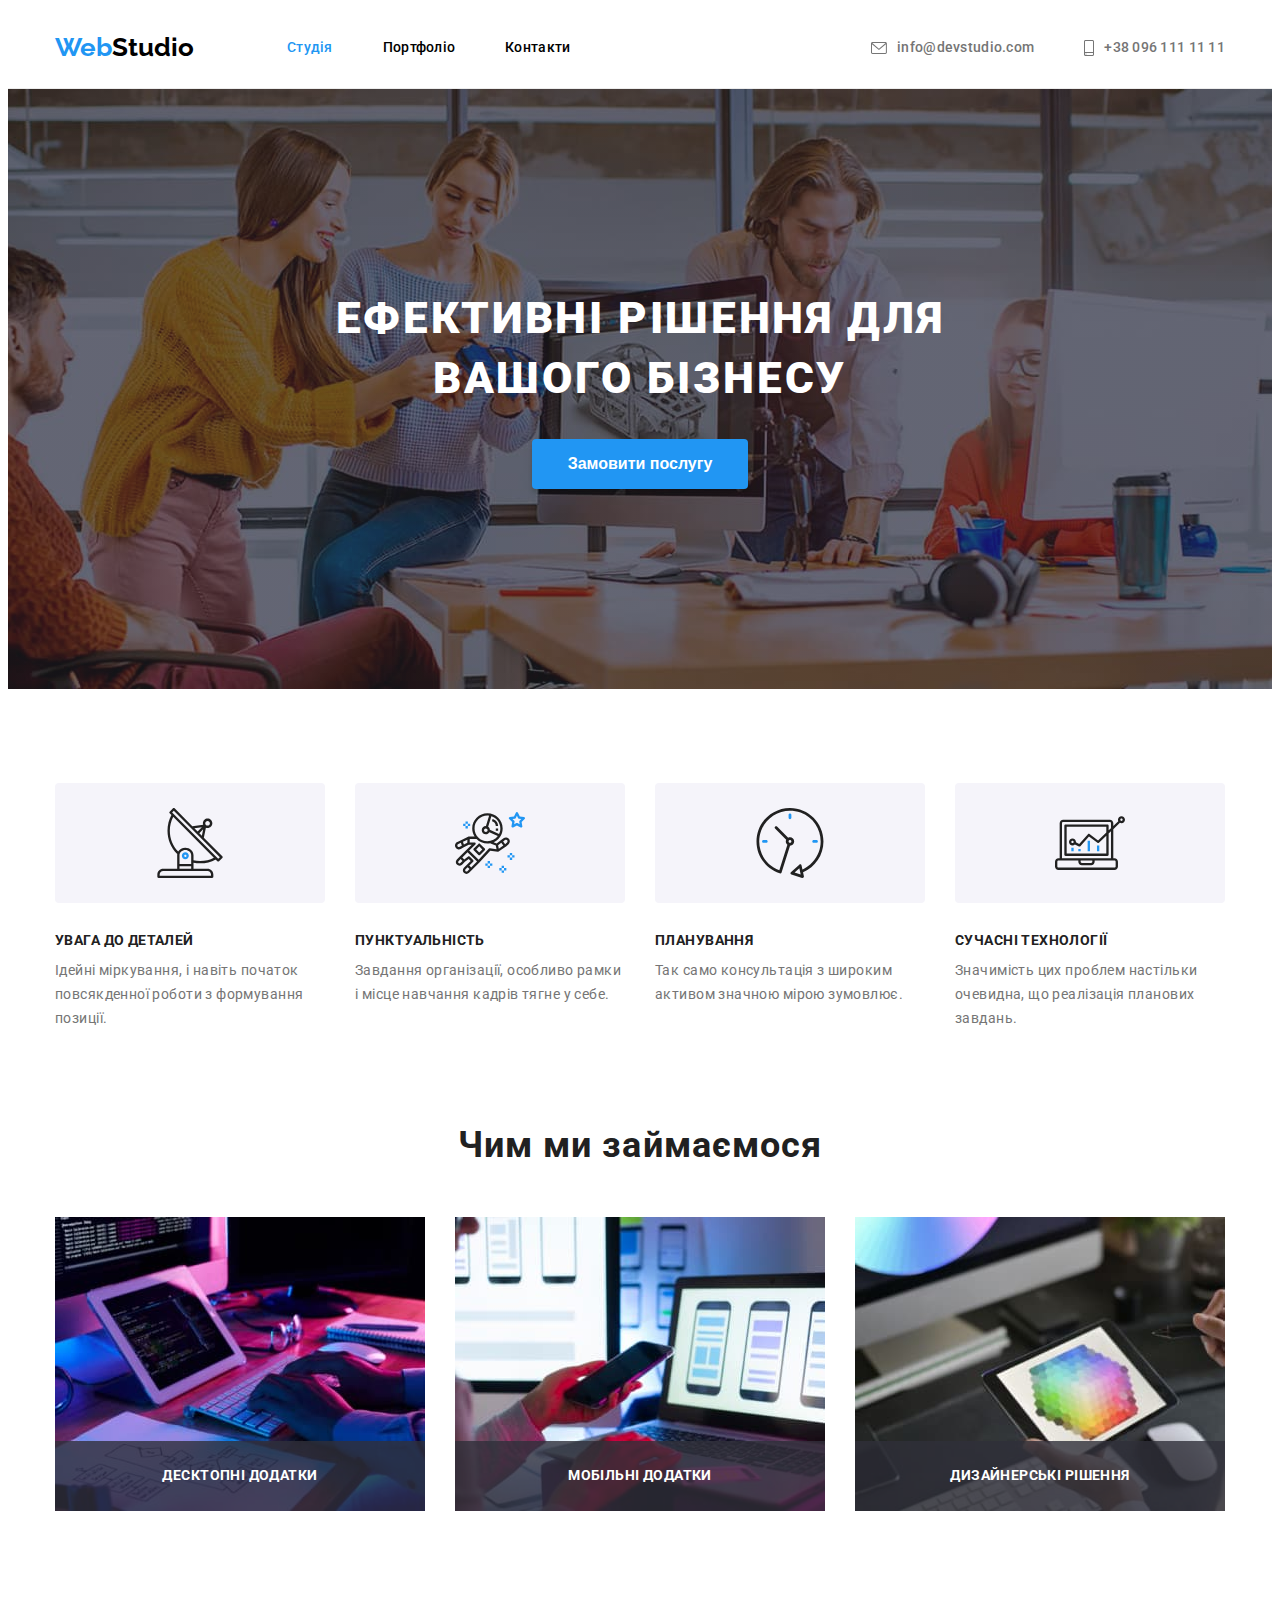
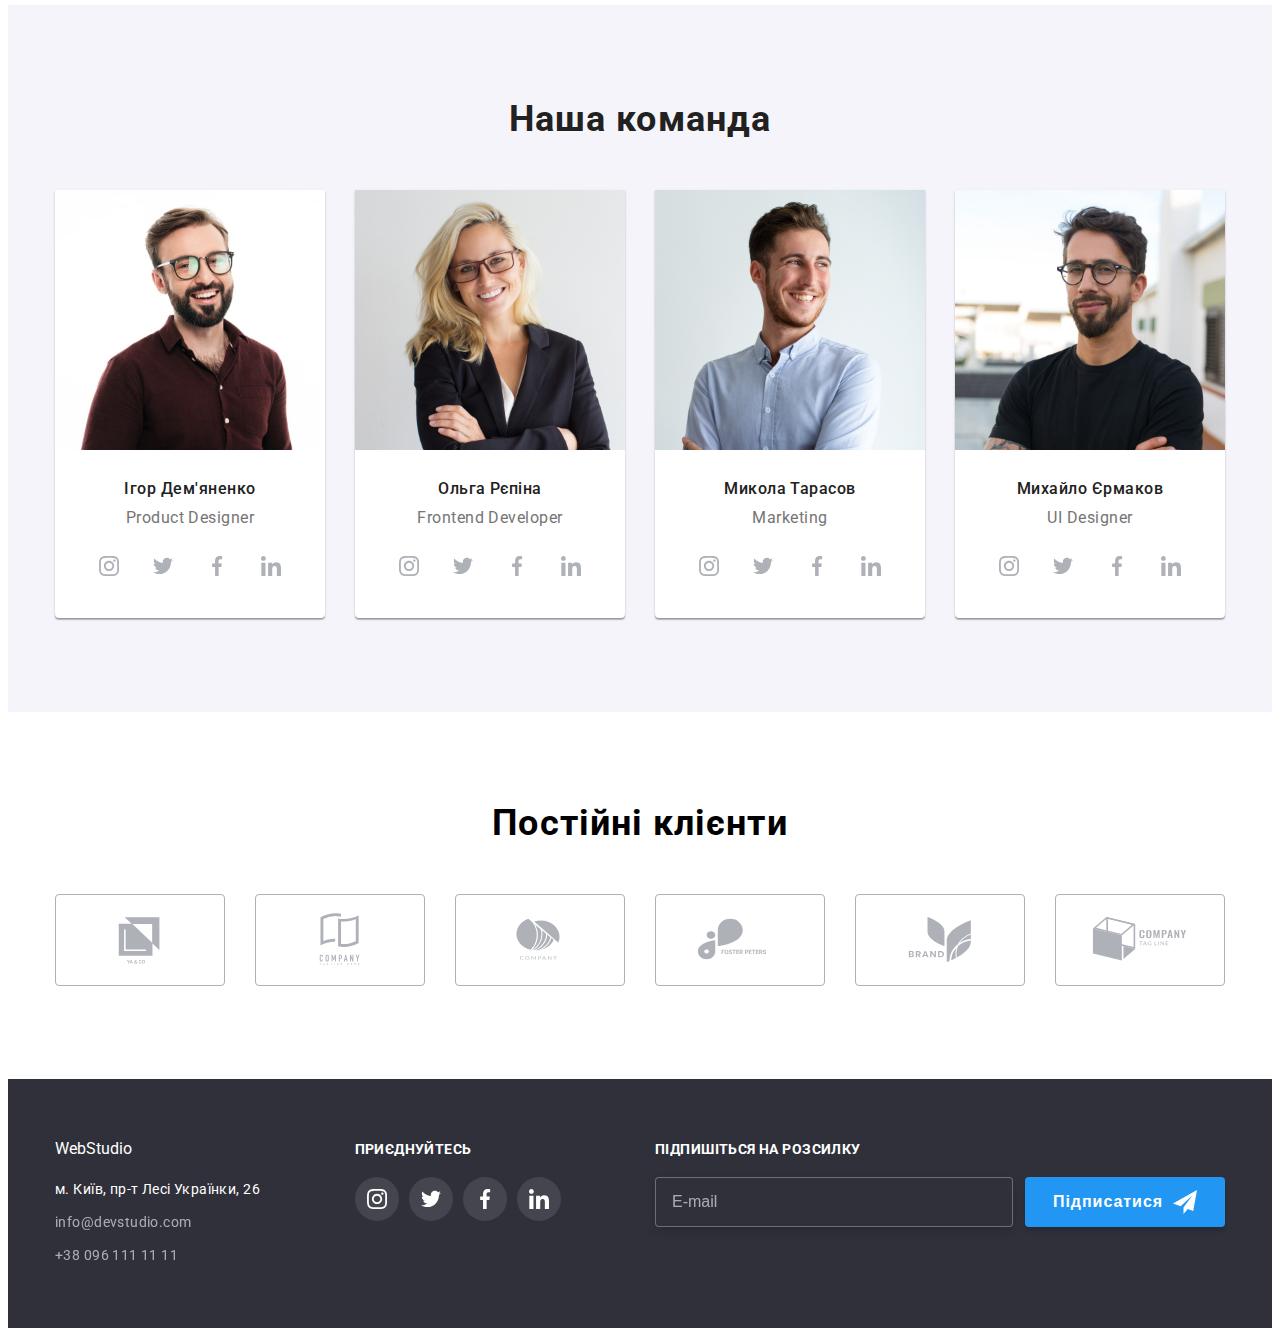
==== commit aa918623: "правки" ====
--- a/index.html
+++ b/index.html
@@ -21,28 +21,26 @@
   <body>
     <!-- ШАПКА -->
     <header class="header">
-      <div class="header__container">
+      <div class="container header__container">
         <nav class="navigation">
-          <a class="logo-two" href=""
-            ><span class="logo-one">Web</span>Studio</a
+          <a class="logo header__logo logo_dark" href=""
+            ><span class="logo_accent">Web</span>Studio</a
           >
-          <ul class="navigation__block">
-            <li class="navigation__point">
-              <a
-                class="navigation__studio navigation_change-color current"
-                href=""
+          <ul class="navigation__list">
+            <li class="navigation__item">
+              <a class="navigation__link navigation__link_current" href=""
                 >Студія</a
               >
             </li>
-            <li class="navigation__point">
+            <li class="navigation__item">
               <a
-                class="navigation__portfolio navigation_change-color"
+                class="navigation__link navigation_change-color"
                 href="./portfolio.html"
                 >Портфоліо</a
               >
             </li>
-            <li class="navigation__point">
-              <a class="navigation__contacts navigation_change-color" href=""
+            <li class="navigation__item">
+              <a class="navigation__link navigation_change-color" href=""
                 >Контакти</a
               >
             </li>
@@ -58,7 +56,7 @@
             >
           </li>
           <li class="contact">
-            <a class="phone phone_chahge-color" href="tel:+380961111111">
+            <a class="phone" href="tel:+380961111111">
               <svg class="smartphone-logo" width="10" height="16">
                 <use href="./images/symbol-defs.svg#icon-smartphone"></use>
               </svg>
@@ -78,24 +76,24 @@
         </div>
       </section>
       <!-- ДОСТОИНСТВА -->
-      <section class="section-one">
+      <section class="excellence">
         <div class="container">
           <h2 class="visually-hidden">Перелік наших переваг</h2>
-          <ul class="flex-description">
-            <li class="li-description">
-              <div class="icons">
+          <ul class="excellence__list">
+            <li class="excellence__description">
+              <div class="excellence__icons">
                 <svg class="" width="70" height="70">
                   <use href="./images/symbol-defs.svg#icon-antenna"></use>
                 </svg>
               </div>
-              <h2 class="headlines">Увага до деталей</h2>
-              <p class="description">
+              <h2 class="excellence__headlines">Увага до деталей</h2>
+              <p class="excellence__text">
                 Ідейні міркування, і навіть початок повсякденної роботи з
                 формування позиції.
               </p>
             </li>
-            <li class="li-description">
-              <div class="icons">
+            <li class="excellence__description">
+              <div class="excellence__icons">
                 <svg class="" width="70" height="70">
                   <use
                     href="./images/symbol-defs.svg#icon-astronaut"
@@ -104,31 +102,31 @@
                   ></use>
                 </svg>
               </div>
-              <h2 class="headlines">Пунктуальність</h2>
-              <p class="description">
+              <h2 class="excellence__headlines">Пунктуальність</h2>
+              <p class="excellence__text">
                 Завдання організації, особливо рамки і місце навчання кадрів
                 тягне у себе.
               </p>
             </li>
-            <li class="li-description">
-              <div class="icons">
+            <li class="excellence__description">
+              <div class="excellence__icons">
                 <svg class="" width="70" height="70">
                   <use href="./images/symbol-defs.svg#icon-clock"></use>
                 </svg>
               </div>
-              <h2 class="headlines">Планування</h2>
-              <p class="description">
+              <h2 class="excellence__headlines">Планування</h2>
+              <p class="excellence__text">
                 Так само консультація з широким активом значною мірою зумовлює.
               </p>
             </li>
-            <li class="li-description">
-              <div class="icons">
+            <li class="excellence__description">
+              <div class="excellence__icons">
                 <svg class="" width="70" height="70">
                   <use href="./images/symbol-defs.svg#icon-diagram"></use>
                 </svg>
               </div>
-              <h2 class="headlines">Сучасні технології</h2>
-              <p class="description">
+              <h2 class="excellence__headlines">Сучасні технології</h2>
+              <p class="excellence__text">
                 Значимість цих проблем настільки очевидна, що реалізація
                 планових завдань.
               </p>
--- a/css/styles.css
+++ b/css/styles.css
@@ -74,7 +74,7 @@
   margin-right: 10px;
 }
 
-.section-one {
+.section-excellence {
   padding-top: 94px;
 }
 
@@ -85,27 +85,28 @@
 
 /* часть логотипа веб-студии */
 
-.logo-one,
-.logo-two,
-.logo-footer {
+.logo {
   font-family: "Raleway";
   font-weight: 700;
   font-size: 26px;
   line-height: 1.2;
   text-decoration: none;
-  color: var(--logo-one);
-}
-
-/* часть логотипа веб-студии */
-.logo-two {
+}
+
+.header__logo {
   display: flex;
   padding-top: 24px;
   padding-bottom: 25px;
   margin-right: 93px;
+}
+
+.logo_dark {
   color: var(--logo-two);
 }
 
-/* шапка страницы */
+.logo_accent {
+  color: var(--logo-one);
+}
 
 .container {
   width: 1200px;
@@ -117,28 +118,27 @@
 
 .header__container {
   display: flex;
-  width: 1200px;
-  padding-left: 15px;
-  padding-right: 15px;
+}
+
+.header {
+  display: flex;
+  border-bottom: 1px solid #ececec;
+}
+
+.header-contacts {
+  display: flex;
+}
+
+.header-contacts__contact {
+  margin-right: 50px;
+}
+
+.navigation {
+  display: flex;
   margin-right: auto;
-  margin-left: auto;
-}
-
-.header {
-  display: flex;
-  border-bottom: 1px solid #ececec;
-}
-
-.header__contacts {
-  display: flex;
-  /* margin-right: 50px; */
-}
-.navigation {
-  display: flex;
-  margin-right: auto;
-}
-
-.navigation-block {
+}
+
+.navigation__list {
   display: flex;
 }
 
@@ -173,27 +173,27 @@
   padding-top: 32px;
   padding-bottom: 32px;
   color: var(--text-gray);
-}
-
-.phone_chahge-color:hover,
-.phone_chahge-color:focus {
+  transition: color 250ms cubic-bezier(0.4, 0, 0.2, 1);
+}
+
+.phone:hover,
+.phone:focus {
   color: var(--logo-one);
 }
 
-.navigation_point {
+.navigation__item {
+  display: flex;
   margin-right: 50px;
 }
-.navigation_point:last-child {
+.navigation__item:last-child {
   margin-right: 0;
 }
 
-.contact {
+/* .navigation_point:last-child {
   margin-right: 0;
-}
-
-.navigation__studio,
-.navigation__portfolio,
-.navigation__contacts {
+} */
+
+.navigation__link {
   display: flex;
   padding-top: 32px;
   padding-bottom: 32px;
@@ -202,8 +202,13 @@
   line-height: 1.14;
   letter-spacing: 0.02em;
   text-decoration: none;
-  color: var(--text-gray);
+  color: var(--text);
+  position: relative;
   transition: color 250ms cubic-bezier(0.4, 0, 0.2, 1);
+}
+
+.navigation__link_current {
+  color: var(--logo-one);
 }
 
 .navigation_change-color:hover,
@@ -211,58 +216,9 @@
   color: var(--logo-one);
 }
 
-.navigation__studio {
-  position: relative;
-  color: var(--text);
-}
-
-.navigation__portfolio {
-  position: relative;
-  color: var(--text);
-}
-
-.navigation__contacts {
-  margin-right: 344px;
-}
-
 .contacts {
   color: var(--text);
 }
-/* .contacts-flex {
-  margin-right: 344px;
-} */
-
-/* .contact {
-  margin-right: 50px;
-} */
-
-/* .studio,
-.portfolio,
-.contacts,
-/* .mail, */
-/* .phone 
-{
-  transition: color 250ms cubic-bezier(0.4, 0, 0.2, 1);
-} */
-*/
-
-/* .studio:hover,
-.studio:focus,
-.portfolio:hover,
-.portfolio:focus,
-.contacts:hover,
-.contacts:focus */
-/* .mail:hover,
-.mail:focus, */
-/* .phone:hover,
-.phone:focus  */ 
-/* {
-  color: var(--logo-one);
-} */
-
-/* .phone {
-  color: var(--text-gray);
-} */
 
 /* главный заголовок проекта */
 .key-title {
@@ -325,7 +281,7 @@
   margin: -1px;
 }
 
-.headlines {
+.excellence__headlines {
   font-weight: 700;
   font-size: 14px;
   line-height: 1.14;
@@ -337,7 +293,7 @@
 
 /*перечень описания достоинств */
 
-.icons {
+.excellence__icons {
   display: flex;
   justify-content: center;
   align-items: center;
@@ -348,22 +304,25 @@
   background-color: var(--section-team);
 }
 
-.flex-description {
-  display: flex;
-  /* padding-top: 94px; */
-}
-
-.description {
+.excellence {
+  padding-top: 94px;
+}
+
+.excellence__list {
+  display: flex;
+}
+
+.excellence__text {
   font-size: 14px;
   line-height: 1.71;
   letter-spacing: 0.03em;
   color: var(--text-gray);
 }
 
-.li-description {
+.excellence__description {
   margin-right: 30px;
 }
-.li-description:last-child {
+.excellence__description:last-child {
   margin-right: 0;
 }
 
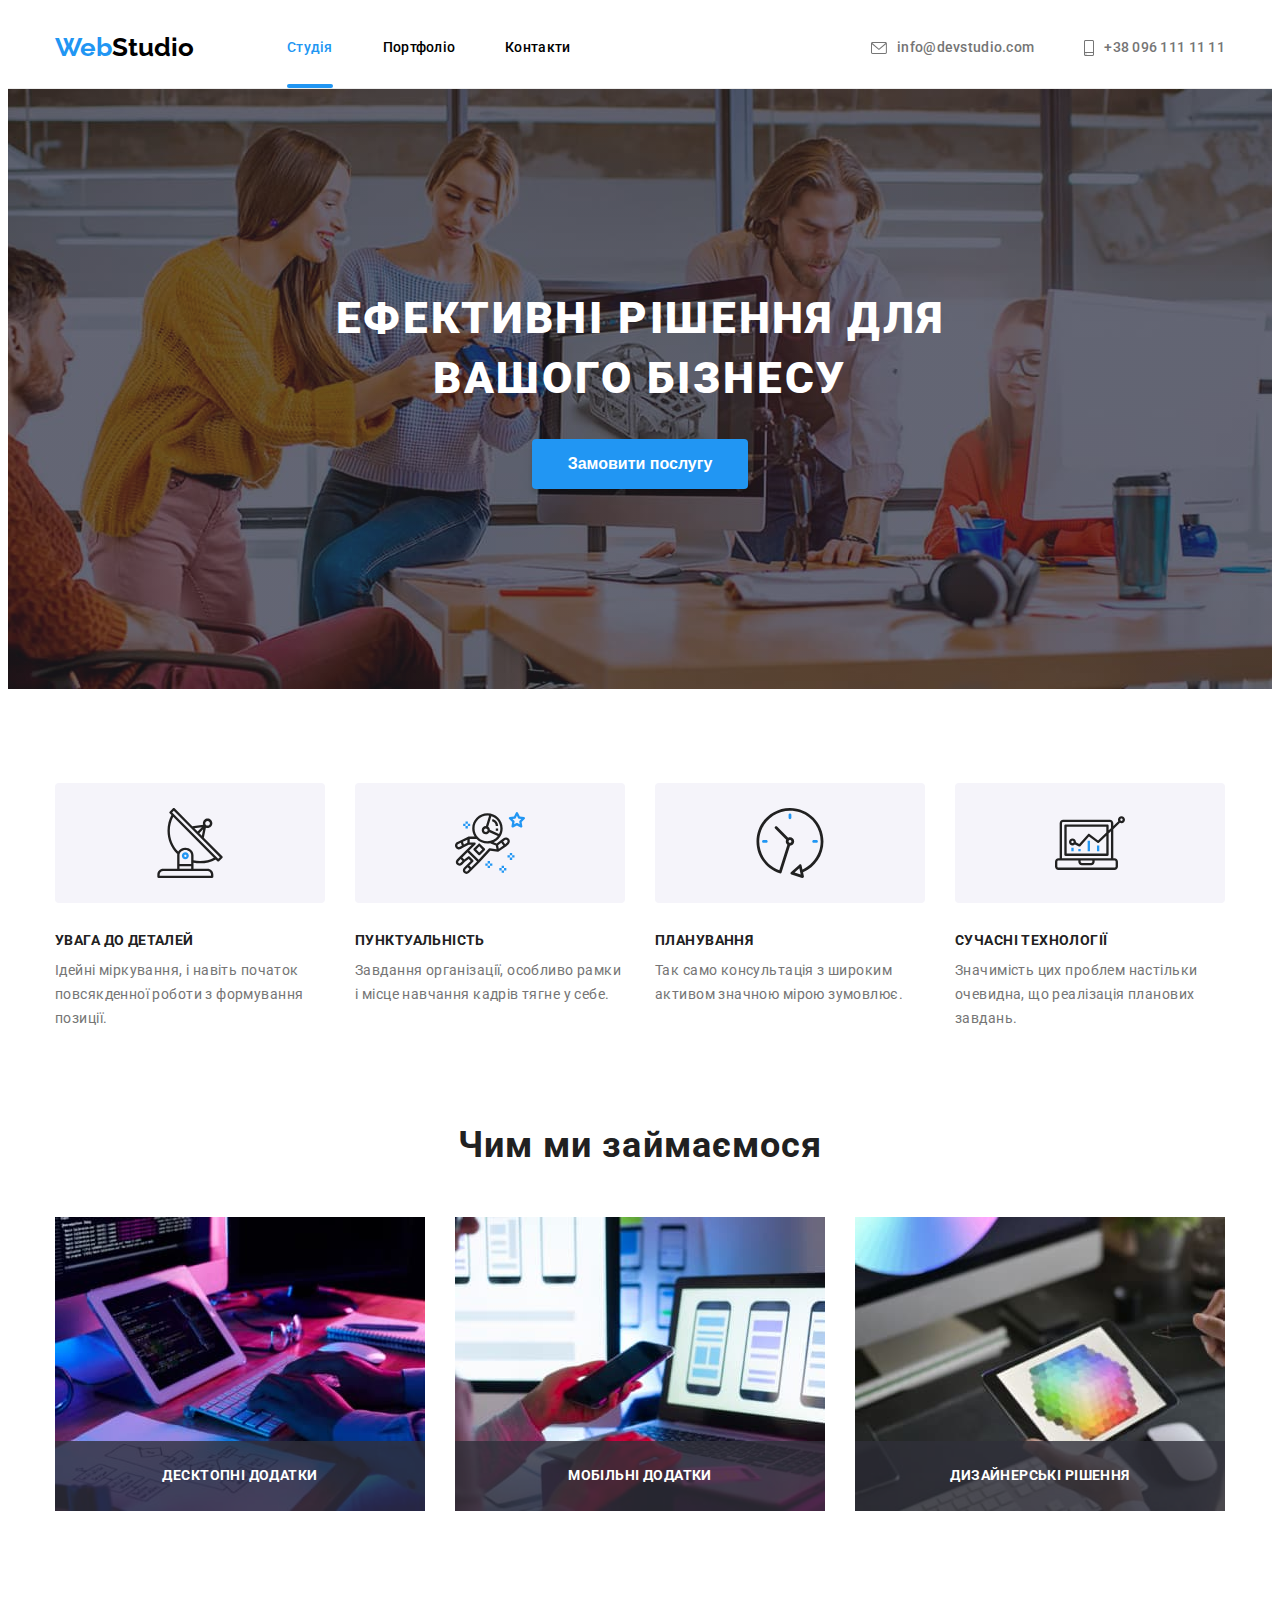
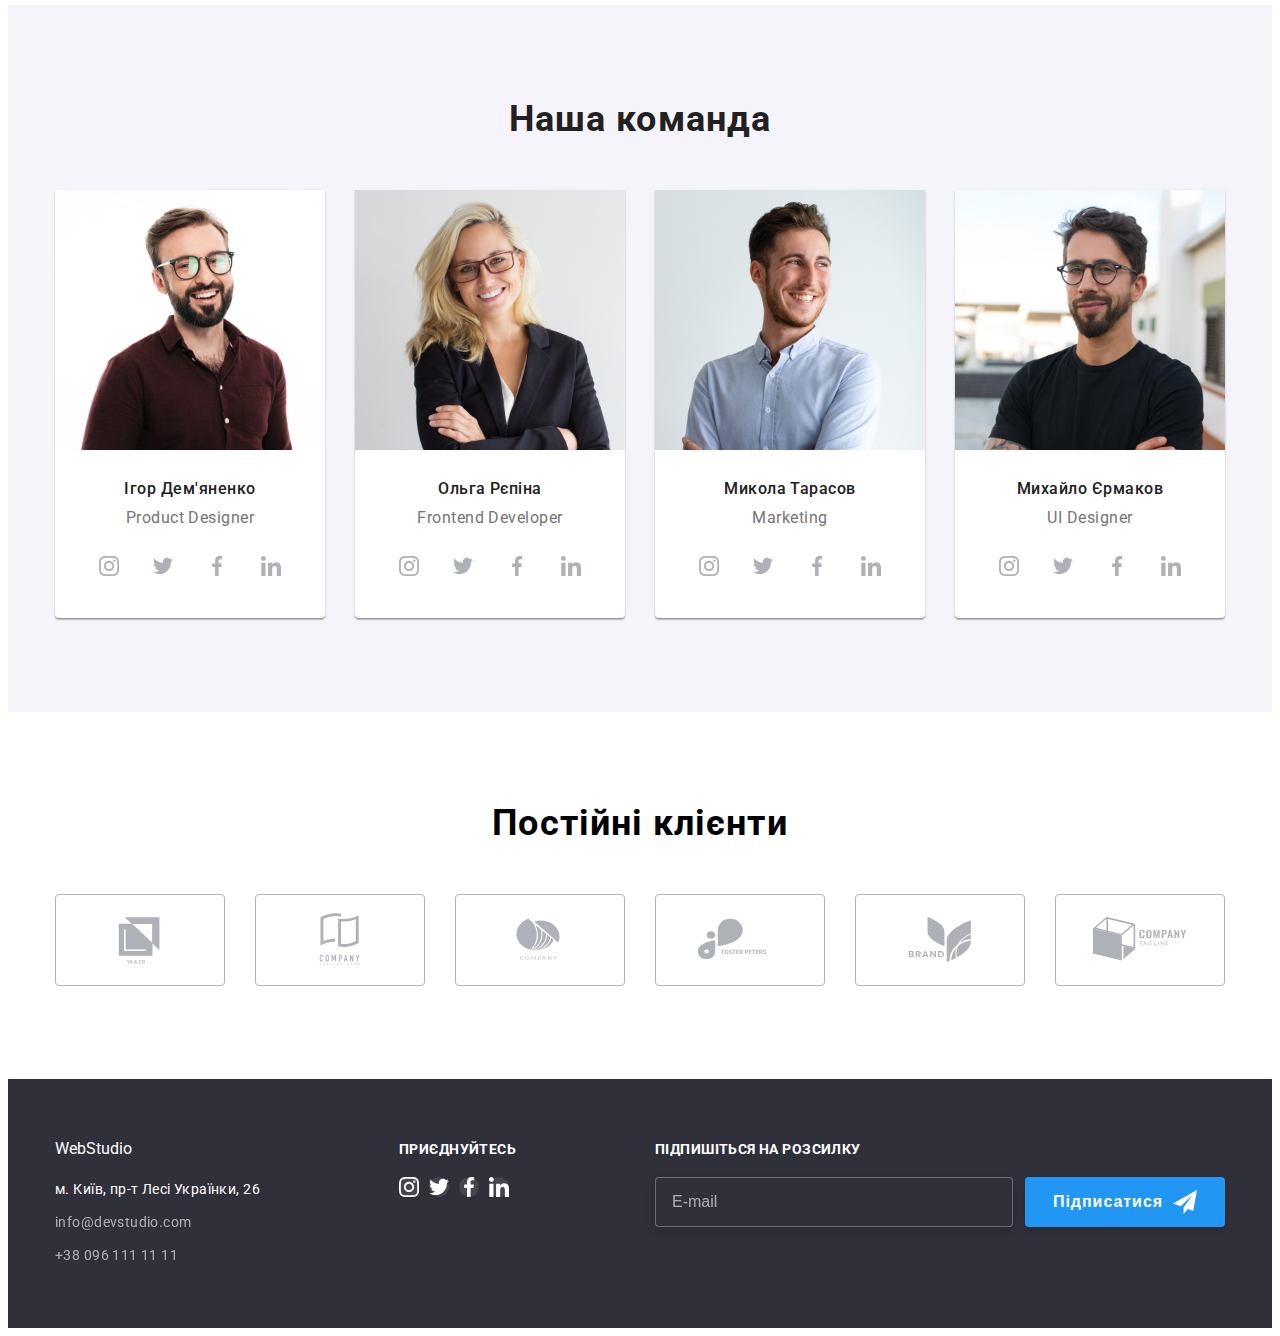
==== commit d831c89c: "правки" ====
--- a/index.html
+++ b/index.html
@@ -21,9 +21,9 @@
   <body>
     <!-- ШАПКА -->
     <header class="header">
-      <div class="container header__container">
-        <nav class="navigation">
-          <a class="logo header__logo logo_dark" href=""
+      <div class="container container__flex">
+        <nav class="navigation container__margin-r">
+          <a class="logo header__logo logo_dark navigation__margin-r" href=""
             ><span class="logo_accent">Web</span>Studio</a
           >
           <ul class="navigation__list">
@@ -33,31 +33,25 @@
               >
             </li>
             <li class="navigation__item">
-              <a
-                class="navigation__link navigation_change-color"
-                href="./portfolio.html"
-                >Портфоліо</a
-              >
+              <a class="navigation__link" href="./portfolio.html">Портфоліо</a>
             </li>
             <li class="navigation__item">
-              <a class="navigation__link navigation_change-color" href=""
-                >Контакти</a
-              >
+              <a class="navigation__link" href="">Контакти</a>
             </li>
           </ul>
         </nav>
         <ul class="header-contacts">
-          <li class="header-contacts__contact">
-            <a class="mail mail_change-color" href="mailto:info@devstudio.com"
-              ><svg class="envelope-logo" width="16" height="12">
+          <li class="header-contacts__margin-r">
+            <a class="header-contacts__link" href="mailto:info@devstudio.com"
+              ><svg class="header-contacts__icon" width="16" height="12">
                 <use href="./images/symbol-defs.svg#icon-envelope"></use>
               </svg>
               info@devstudio.com</a
             >
           </li>
-          <li class="contact">
-            <a class="phone" href="tel:+380961111111">
-              <svg class="smartphone-logo" width="10" height="16">
+          <li>
+            <a class="header-contacts__link" href="tel:+380961111111">
+              <svg class="header-contacts__icon" width="10" height="16">
                 <use href="./images/symbol-defs.svg#icon-smartphone"></use>
               </svg>
               +38 096 111 11 11</a
@@ -167,144 +161,144 @@
         </div>
       </section>
       <!-- НАША КОМАНДА -->
-      <section class="section-team">
+      <section class="team">
         <div class="container">
-          <h2 class="headlines-two">Наша команда</h2>
-          <ul class="flex-team">
-            <li class="block">
+          <h2 class="team__headline">Наша команда</h2>
+          <ul class="team__list">
+            <li class="team__block">
               <img src="images/1.jpg" alt="фото Ігор Дем'яненко" width="270" />
-              <h3 class="name">Ігор Дем'яненко</h3>
-              <p class="name-work" lang="en">Product Designer</p>
-              <ul class="flex-icon-one">
-                <li class="icon-team">
-                  <a class="icon-hover-one" href="">
-                    <svg class="icon-instagram" width="20" height="20">
+              <h3 class="team__name">Ігор Дем'яненко</h3>
+              <p class="team__work" lang="en">Product Designer</p>
+              <ul class="team__social-networks">
+                <li class="team__icon">
+                  <a class="team__link-icon" href="">
+                    <svg width="20" height="20">
                       <use href="./images/symbol-defs.svg#icon-instagram"></use>
                     </svg>
                   </a>
                 </li>
-                <li class="icon-team">
-                  <a class="icon-hover-one" href="">
-                    <svg class="icon-instagram" width="20" height="20">
+                <li class="team__icon">
+                  <a class="team__link-icon" href="">
+                    <svg width="20" height="20">
                       <use href="./images/symbol-defs.svg#icon-twitter"></use>
                     </svg>
                   </a>
                 </li>
-                <li class="icon-team">
-                  <a class="icon-hover-one" href="">
-                    <svg class="icon-instagram" width="20" height="20">
+                <li class="team__icon">
+                  <a class="team__link-icon" href="">
+                    <svg width="20" height="20">
                       <use href="./images/symbol-defs.svg#icon-facebook"></use>
                     </svg>
                   </a>
                 </li>
-                <li class="icon-team">
-                  <a class="icon-hover-one" href="">
-                    <svg class="icon-instagram" width="20" height="20">
+                <li class="team__icon">
+                  <a class="team__link-icon" href="">
+                    <svg width="20" height="20">
                       <use href="./images/symbol-defs.svg#icon-linkedin"></use>
                     </svg>
                   </a>
                 </li>
               </ul>
             </li>
-            <li class="block">
+            <li class="team__block">
               <img src="images/2.jpg" alt="фото Ольга Рєпіна" width="270" />
-              <h3 class="name">Ольга Рєпіна</h3>
-              <p class="name-work" lang="en">Frontend Developer</p>
-              <ul class="flex-icon-one">
-                <li class="icon-team">
-                  <a class="icon-hover-one" href="">
-                    <svg class="icon-instagram" width="20" height="20">
+              <h3 class="team__name">Ольга Рєпіна</h3>
+              <p class="team__work" lang="en">Frontend Developer</p>
+              <ul class="team__social-networks">
+                <li class="team__icon">
+                  <a class="team__link-icon" href="">
+                    <svg width="20" height="20">
                       <use href="./images/symbol-defs.svg#icon-instagram"></use>
                     </svg>
                   </a>
                 </li>
-                <li class="icon-team">
-                  <a class="icon-hover-one" href="">
-                    <svg class="icon-instagram" width="20" height="20">
+                <li class="team__icon">
+                  <a class="team__link-icon" href="">
+                    <svg width="20" height="20">
                       <use href="./images/symbol-defs.svg#icon-twitter"></use>
                     </svg>
                   </a>
                 </li>
-                <li class="icon-team">
-                  <a class="icon-hover-one" href="">
-                    <svg class="icon-instagram" width="20" height="20">
+                <li class="team__icon">
+                  <a class="team__link-icon" href="">
+                    <svg width="20" height="20">
                       <use href="./images/symbol-defs.svg#icon-facebook"></use>
                     </svg>
                   </a>
                 </li>
-                <li class="icon-team">
-                  <a class="icon-hover-one" href="">
-                    <svg class="icon-instagram" width="20" height="20">
+                <li class="team__icon">
+                  <a class="team__link-icon" href="">
+                    <svg width="20" height="20">
                       <use href="./images/symbol-defs.svg#icon-linkedin"></use>
                     </svg>
                   </a>
                 </li>
               </ul>
             </li>
-            <li class="block">
+            <li class="team__block">
               <img src="images/3.jpg" alt="фото Микола Тарасов" width="270" />
-              <h3 class="name">Микола Тарасов</h3>
-              <p class="name-work" lang="en">Marketing</p>
-              <ul class="flex-icon-one">
-                <li class="icon-team">
-                  <a class="icon-hover-one" href="">
-                    <svg class="icon-instagram" width="20" height="20">
+              <h3 class="team__name">Микола Тарасов</h3>
+              <p class="team__work" lang="en">Marketing</p>
+              <ul class="team__social-networks">
+                <li class="team__icon">
+                  <a class="team__link-icon" href="">
+                    <svg width="20" height="20">
                       <use href="./images/symbol-defs.svg#icon-instagram"></use>
                     </svg>
                   </a>
                 </li>
-                <li class="icon-team">
-                  <a class="icon-hover-one" href="">
-                    <svg class="icon-instagram" width="20" height="20">
+                <li class="team__icon">
+                  <a class="team__link-icon" href="">
+                    <svg width="20" height="20">
                       <use href="./images/symbol-defs.svg#icon-twitter"></use>
                     </svg>
                   </a>
                 </li>
-                <li class="icon-team">
-                  <a class="icon-hover-one" href="">
-                    <svg class="icon-instagram" width="20" height="20">
+                <li class="team__icon">
+                  <a class="team__link-icon" href="">
+                    <svg width="20" height="20">
                       <use href="./images/symbol-defs.svg#icon-facebook"></use>
                     </svg>
                   </a>
                 </li>
-                <li class="icon-team">
-                  <a class="icon-hover-one" href="">
-                    <svg class="icon-instagram" width="20" height="20">
+                <li class="team__icon">
+                  <a class="team__link-icon" href="">
+                    <svg width="20" height="20">
                       <use href="./images/symbol-defs.svg#icon-linkedin"></use>
                     </svg>
                   </a>
                 </li>
               </ul>
             </li>
-            <li class="block">
+            <li class="team__block">
               <img src="images/4.jpg" alt="фото Михайло Єрмаков" width="270" />
-              <h3 class="name">Михайло Єрмаков</h3>
-              <p class="name-work" lang="en">UI Designer</p>
-              <ul class="flex-icon-one">
-                <li class="icon-team">
-                  <a class="icon-hover-one" href="">
-                    <svg class="icon-instagram" width="20" height="20">
+              <h3 class="team__name">Михайло Єрмаков</h3>
+              <p class="team__work" lang="en">UI Designer</p>
+              <ul class="team__social-networks">
+                <li class="team__icon">
+                  <a class="team__link-icon" href="">
+                    <svg width="20" height="20">
                       <use href="./images/symbol-defs.svg#icon-instagram"></use>
                     </svg>
                   </a>
                 </li>
-                <li class="icon-team">
-                  <a class="icon-hover-one" href="">
-                    <svg class="icon-instagram" width="20" height="20">
+                <li class="team__icon">
+                  <a class="team__link-icon" href="">
+                    <svg width="20" height="20">
                       <use href="./images/symbol-defs.svg#icon-twitter"></use>
                     </svg>
                   </a>
                 </li>
-                <li class="icon-team">
-                  <a class="icon-hover-one" href="">
-                    <svg class="icon-instagram" width="20" height="20">
+                <li class="team__icon">
+                  <a class="team__link-icon" href="">
+                    <svg width="20" height="20">
                       <use href="./images/symbol-defs.svg#icon-facebook"></use>
                     </svg>
                   </a>
                 </li>
-                <li class="icon-team">
-                  <a class="icon-hover-one" href="">
-                    <svg class="icon-instagram" width="20" height="20">
+                <li class="team__icon">
+                  <a class="team__link-icon" href="">
+                    <svg width="20" height="20">
                       <use href="./images/symbol-defs.svg#icon-linkedin"></use>
                     </svg>
                   </a>
--- a/css/styles.css
+++ b/css/styles.css
@@ -64,12 +64,12 @@
     url(../images/Imgfon.jpg);
 }
 
-.envelope-logo {
+/* .mail__envelope-logo {
   fill: currentColor;
   margin-right: 10px;
-}
-
-.smartphone-logo {
+} */
+
+.header-contacts__icon {
   fill: currentColor;
   margin-right: 10px;
 }
@@ -97,6 +97,9 @@
   display: flex;
   padding-top: 24px;
   padding-bottom: 25px;
+}
+
+.navigation__margin-r {
   margin-right: 93px;
 }
 
@@ -116,7 +119,7 @@
   margin-left: auto;
 }
 
-.header__container {
+.container__flex {
   display: flex;
 }
 
@@ -129,12 +132,15 @@
   display: flex;
 }
 
-.header-contacts__contact {
+.header-contacts__margin-r {
   margin-right: 50px;
 }
 
 .navigation {
   display: flex;
+}
+
+.container__margin-r {
   margin-right: auto;
 }
 
@@ -142,7 +148,7 @@
   display: flex;
 }
 
-.mail {
+.header-contacts__link {
   font-weight: 500;
   font-size: 14px;
   line-height: 1.14;
@@ -156,12 +162,12 @@
   align-items: center;
 }
 
-.mail_change-color:hover,
-.mail_change-color:focus {
+.header-contacts__link:hover,
+.header-contacts__link:focus {
   color: var(--logo-one);
 }
 
-.phone {
+.header-contacts__link {
   font-weight: 500;
   font-size: 14px;
   line-height: 1.14;
@@ -176,8 +182,8 @@
   transition: color 250ms cubic-bezier(0.4, 0, 0.2, 1);
 }
 
-.phone:hover,
-.phone:focus {
+.header-contacts__link:hover,
+.header-contacts__link:focus {
   color: var(--logo-one);
 }
 
@@ -188,10 +194,6 @@
 .navigation__item:last-child {
   margin-right: 0;
 }
-
-/* .navigation_point:last-child {
-  margin-right: 0;
-} */
 
 .navigation__link {
   display: flex;
@@ -207,12 +209,22 @@
   transition: color 250ms cubic-bezier(0.4, 0, 0.2, 1);
 }
 
+.navigation__link_current::after {
+  content: "";
+  position: absolute;
+  width: 100%;
+  height: 4px;
+  top: 76px;
+  background: var(--logo-one);
+  border-radius: 2px;
+}
+
 .navigation__link_current {
   color: var(--logo-one);
 }
 
-.navigation_change-color:hover,
-.navigation_change-color:focus {
+.navigation__link:hover,
+.navigation__link:focus {
   color: var(--logo-one);
 }
 
@@ -266,6 +278,12 @@
   background-color: #188ce8;
 }
 
+.flex-work {
+  display: flex;
+  justify-content: center;
+  gap: 30px;
+}
+
 /* переречень достоинств */
 
 .visually-hidden {
@@ -367,7 +385,8 @@
   color: var(--text-white);
 }
 
-/*заголовки "чем занимаемся" и "наша команда" */
+/* заголовки "чем занимаемся" */
+
 .headlines-two {
   font-weight: 700;
   font-size: 36px;
@@ -380,31 +399,41 @@
 
 /* НАША КОМАНДА*/
 
-.flex-team {
-  display: flex;
-  justify-content: center;
-}
-
-.section-team {
+.team {
   padding-top: 94px;
   padding-bottom: 94px;
   background-color: var(--section-team);
 }
 
-/*блоки членов команды */
-.block {
-  box-shadow: 0px 1px 3px rgba(0, 0, 0, 0.12), 0px 1px 1px rgba(0, 0, 0, 0.14),
-    0px 2px 1px rgba(0, 0, 0, 0.2);
+.team__headline {
+  font-weight: 700;
+  font-size: 36px;
+  line-height: 1.16;
+  text-align: center;
+  letter-spacing: 0.03em;
+  margin-bottom: 50px;
+  color: var(--text-darkgray);
+}
+
+.team__list {
+  display: flex;
+  justify-content: center;
+}
+
+.team__block {
+  box-shadow: 0px 1px 3px rgb(0 0 0 / 12%), 0px 1px 1px rgb(0 0 0 / 14%),
+    0px 2px 1px rgb(0 0 0 / 20%);
   border-radius: 0px 0px 4px 4px;
   background-color: var(--text-white);
   margin-right: 30px;
 }
-.block:last-child {
+
+.team__block:last-child {
   margin-right: 0;
 }
 
 /* имена команды */
-.name {
+.team__name {
   font-weight: 500;
   font-size: 16px;
   line-height: 1.18;
@@ -416,7 +445,7 @@
 }
 
 /* кем работают */
-.name-work {
+.team__work {
   font-size: 16px;
   line-height: 1.18;
   text-align: center;
@@ -425,24 +454,19 @@
   color: var(--text-gray);
 }
 
-.flex-icon-one {
+.team__social-networks {
   display: flex;
   justify-content: center;
   padding-bottom: 30px;
   gap: 10px;
 }
 
-.flex-icon {
-  display: flex;
-  gap: 10px;
-}
-
-.icon-team {
+.team__icon {
   width: 44px;
   height: 44px;
 }
 
-.icon-hover-one {
+.team__link-icon {
   display: flex;
   justify-content: center;
   align-items: center;
@@ -455,8 +479,8 @@
     color 250ms cubic-bezier(0.4, 0, 0.2, 1);
 }
 
-.icon-hover-one:hover,
-.icon-hover-one:focus {
+.team__link-icon:hover,
+.team__link-icon:focus {
   color: var(--text-white);
   background-color: var(--logo-one);
 }
@@ -521,6 +545,11 @@
 }
 
 /* ФУТЕР */
+
+.flex-icon {
+  display: flex;
+  gap: 10px;
+}
 
 .logo-footer {
   margin-bottom: 20px;
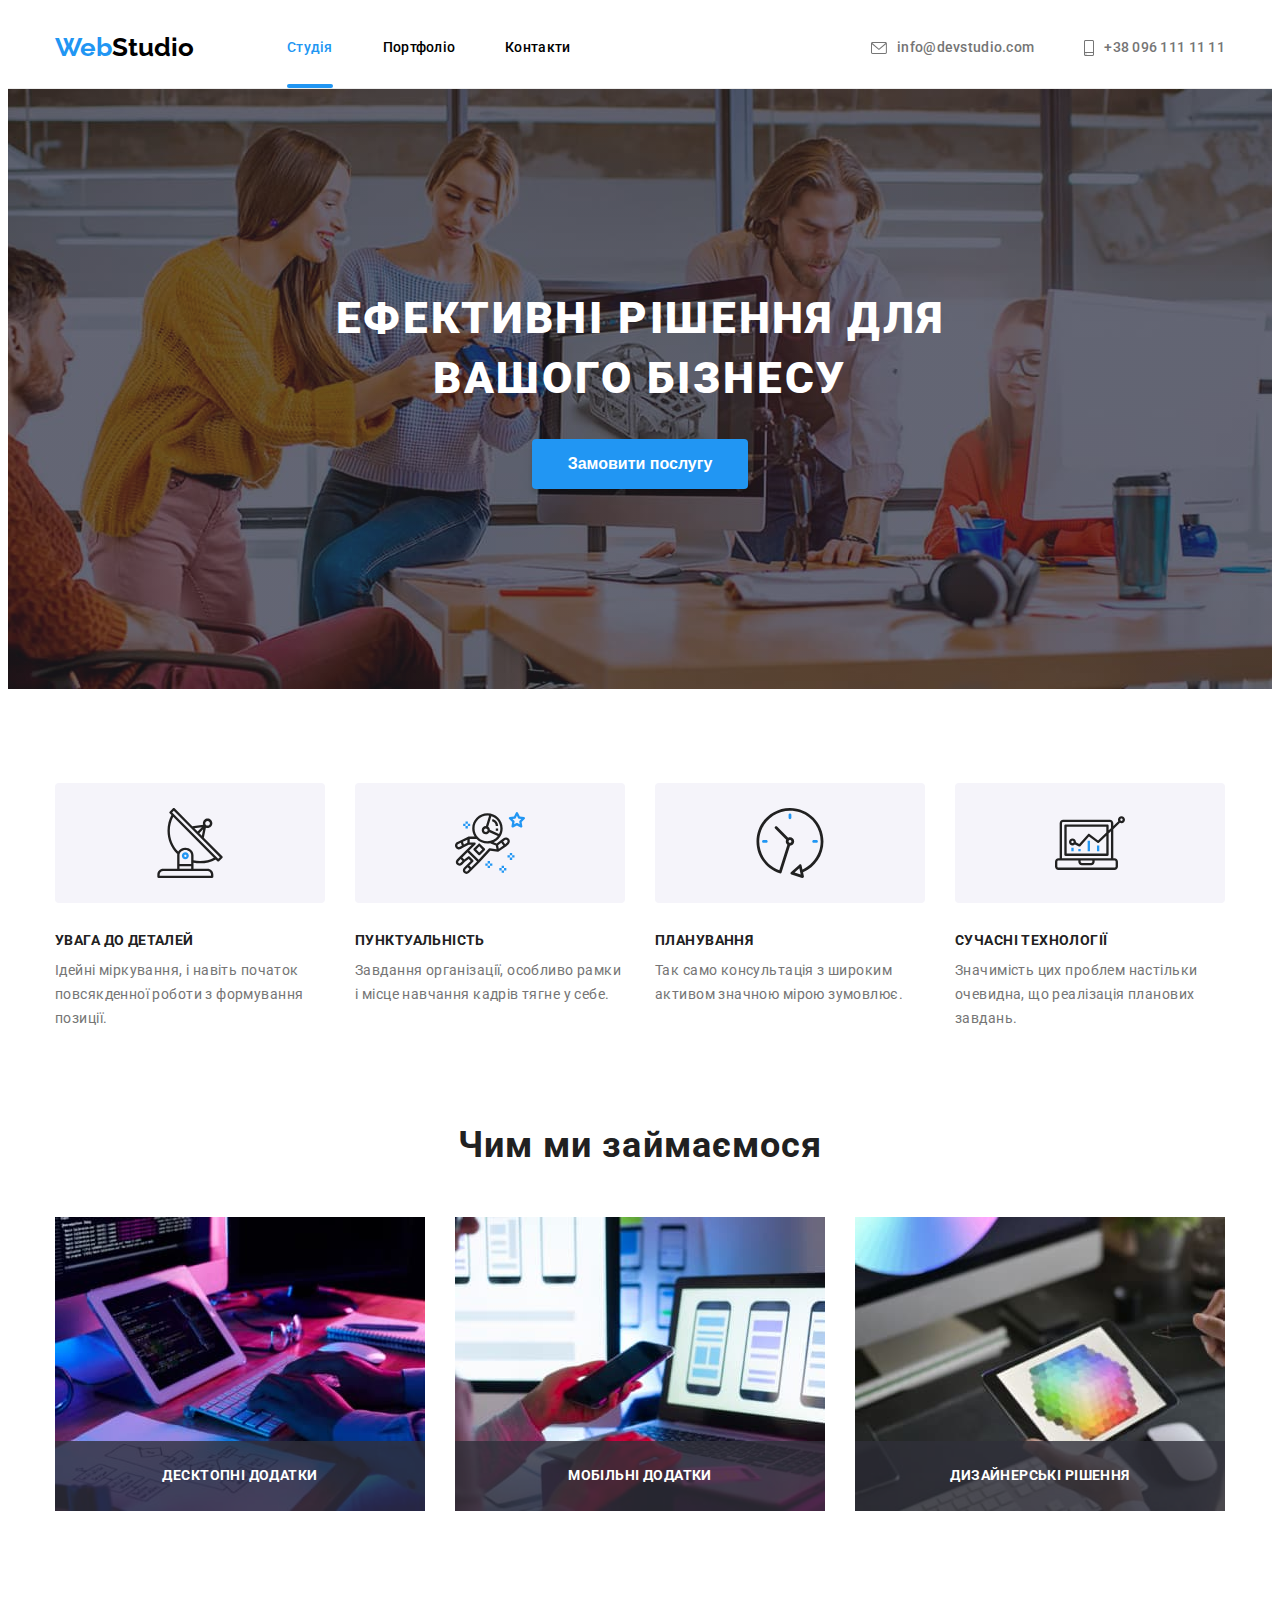
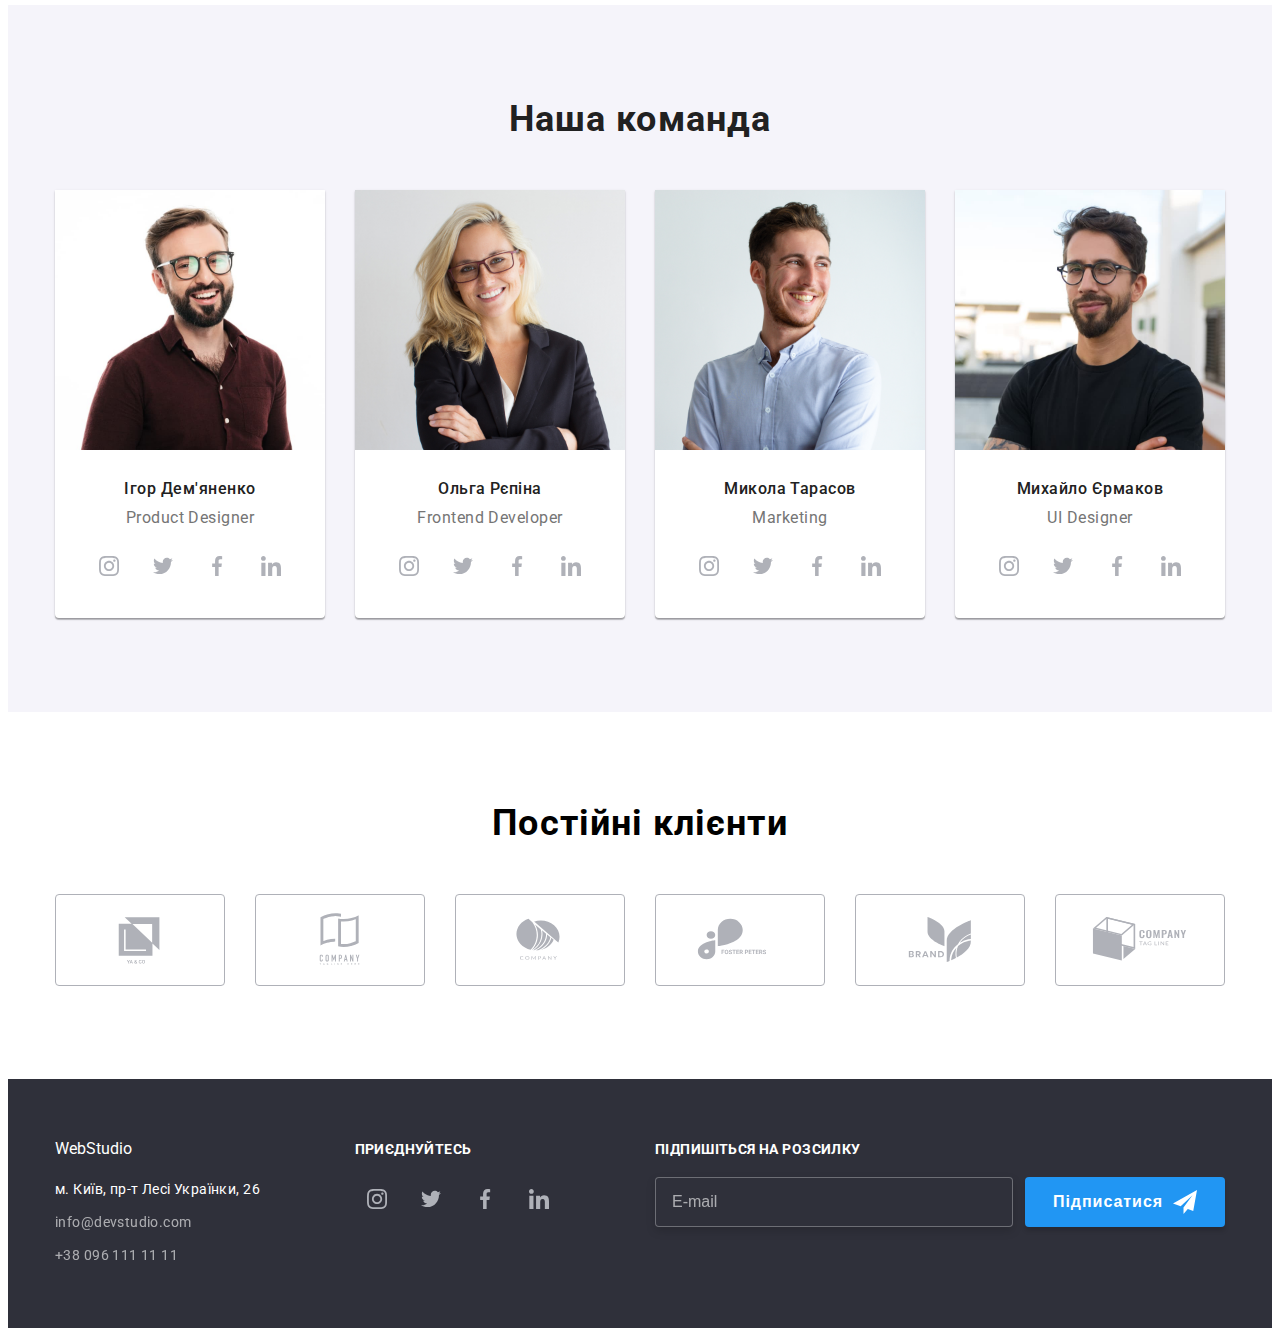
==== commit f1567425: "правки" ====
--- a/index.html
+++ b/index.html
@@ -23,7 +23,7 @@
     <header class="header">
       <div class="container container__flex">
         <nav class="navigation container__margin-r">
-          <a class="logo header__logo logo_dark navigation__margin-r" href=""
+          <a class="logo logo__header logo_dark navigation__margin-r" href=""
             ><span class="logo_accent">Web</span>Studio</a
           >
           <ul class="navigation__list">
@@ -386,29 +386,29 @@
         <div class="flex-footer-two">
           <p class="join">Приєднуйтесь</p>
           <ul class="flex-icon">
-            <li class="icon-team">
-              <a class="icon-hover" href="">
+            <li class="team__icon">
+              <a class="team__link-icon" href="">
                 <svg class="icon-instagram" width="20" height="20">
                   <use href="./images/symbol-defs.svg#icon-instagram"></use>
                 </svg>
               </a>
             </li>
-            <li class="icon-team">
-              <a class="icon-hover" href="">
+            <li class="team__icon">
+              <a class="team__link-icon" href="">
                 <svg class="icon-instagram" width="20" height="20">
                   <use href="./images/symbol-defs.svg#icon-twitter"></use>
                 </svg>
               </a>
             </li>
-            <li class="icon-team">
-              <a class="icon-hover" href="">
+            <li class="team__icon">
+              <a class="team__link-icon" href="">
                 <svg class="icon-instagram" width="20" height="20">
                   <use href="./images/symbol-defs.svg#icon-facebook"></use>
                 </svg>
               </a>
             </li>
-            <li class="icon-team">
-              <a class="icon-hover" href="">
+            <li class="team__icon">
+              <a class="team__link-icon" href="">
                 <svg class="icon-instagram" width="20" height="20">
                   <use href="./images/symbol-defs.svg#icon-linkedin"></use>
                 </svg>
--- a/css/styles.css
+++ b/css/styles.css
@@ -64,19 +64,9 @@
     url(../images/Imgfon.jpg);
 }
 
-/* .mail__envelope-logo {
-  fill: currentColor;
-  margin-right: 10px;
+/* .section-excellence {
+  padding-top: 94px;
 } */
-
-.header-contacts__icon {
-  fill: currentColor;
-  margin-right: 10px;
-}
-
-.section-excellence {
-  padding-top: 94px;
-}
 
 .section-two {
   padding-top: 94px;
@@ -93,7 +83,7 @@
   text-decoration: none;
 }
 
-.header__logo {
+.logo__header {
   display: flex;
   padding-top: 24px;
   padding-bottom: 25px;
@@ -185,6 +175,11 @@
 .header-contacts__link:hover,
 .header-contacts__link:focus {
   color: var(--logo-one);
+}
+
+.header-contacts__icon {
+  fill: currentColor;
+  margin-right: 10px;
 }
 
 .navigation__item {
@@ -309,8 +304,6 @@
   color: var(--text-darkgray);
 }
 
-/*перечень описания достоинств */
-
 .excellence__icons {
   display: flex;
   justify-content: center;
@@ -343,6 +336,8 @@
 .excellence__description:last-child {
   margin-right: 0;
 }
+
+/* Чем занимаемся */
 
 .flex-work {
   display: flex;
@@ -484,6 +479,8 @@
   color: var(--text-white);
   background-color: var(--logo-one);
 }
+
+/* конец блока команды */
 
 .icon-hover {
   display: flex;
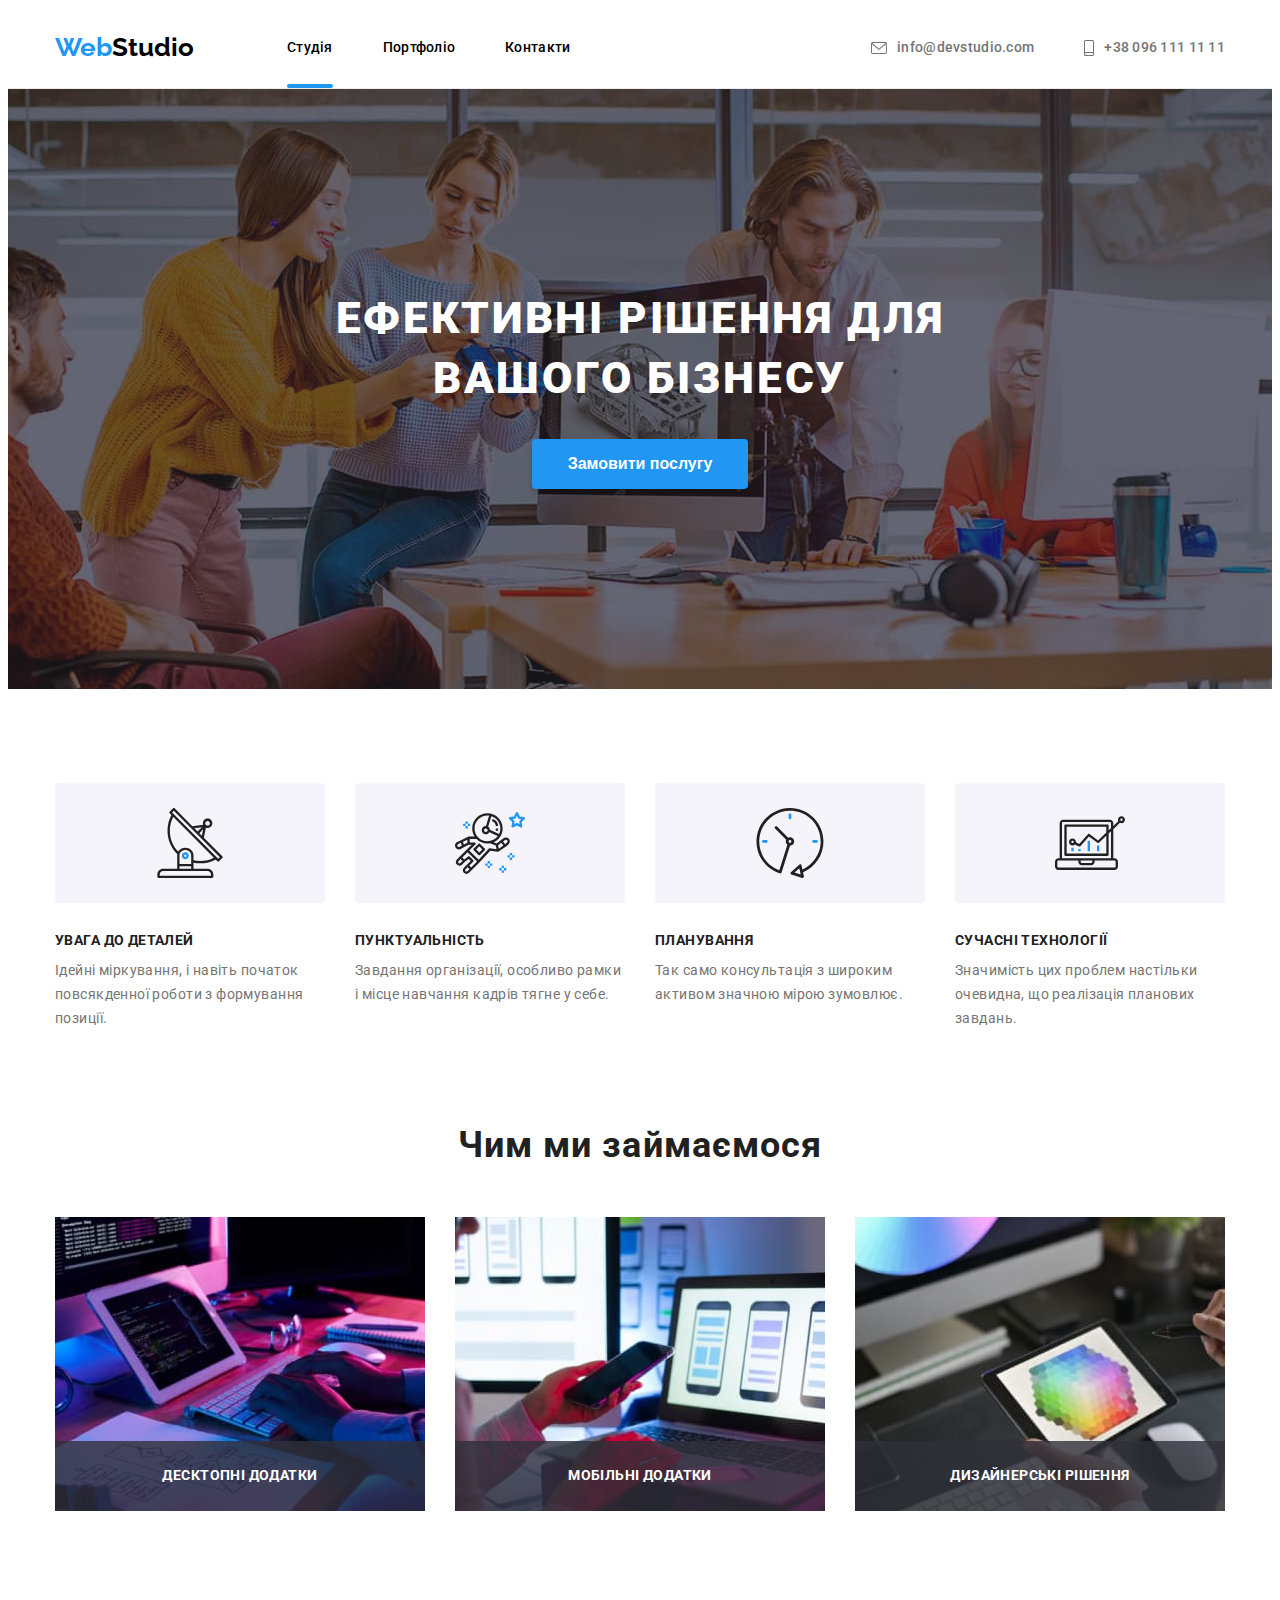
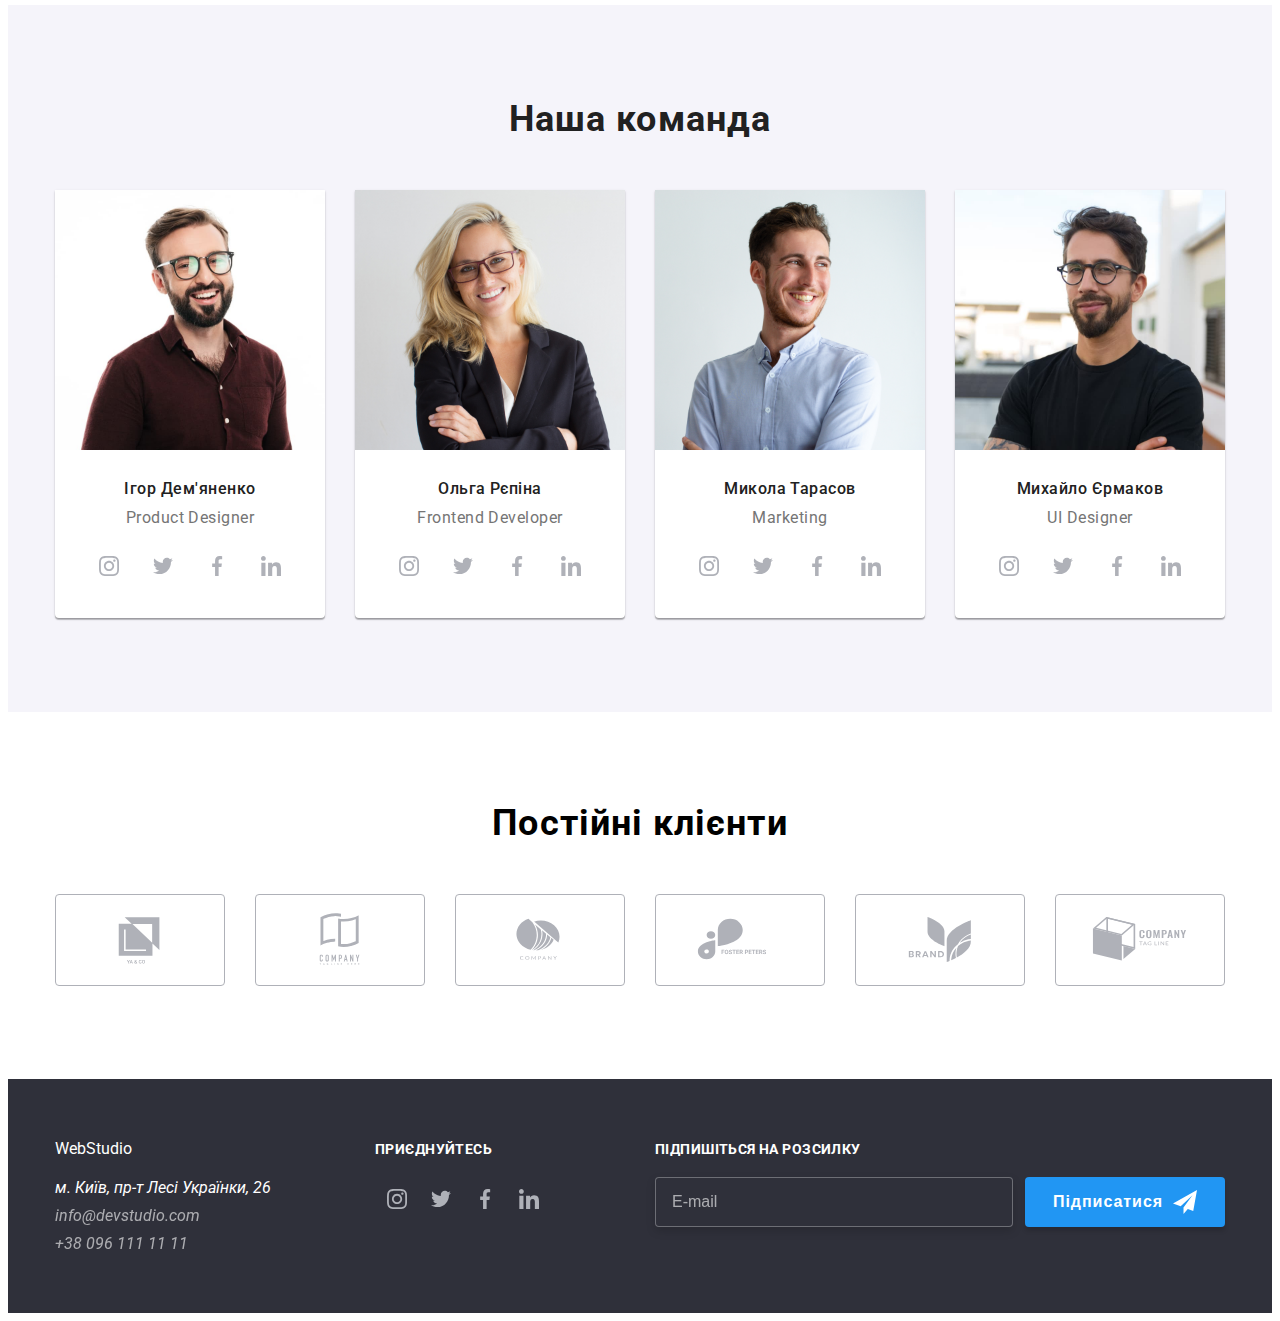
==== commit 38813e88: "правки" ====
--- a/index.html
+++ b/index.html
@@ -16,7 +16,7 @@
       crossorigin="anonymous"
       referrerpolicy="no-referrer"
     />
-    <link rel="stylesheet" href="./css/styles.css" />
+    <link rel="stylesheet" href="./css/main.css" />
   </head>
   <body>
     <!-- ШАПКА -->
--- a/css/main.css
+++ b/css/main.css
@@ -0,0 +1,998 @@
+@charset "UTF-8";
+:root {
+  --dark-fon: #2f303a;
+  --logo-one: #2196f3;
+  --logo-two: #000000;
+  --text-black: #000000;
+  --text-white: #ffffff;
+  --text-gray: #757575;
+  --text-darkgray: #212121;
+  --section-team: #f5f4fa;
+  --icon-svg: #afb1b8;
+}
+
+*,
+*::before,
+*::after {
+  box-sizing: border-box;
+}
+
+body {
+  font-family: "Roboto", sans-serif;
+  background-color: var(--text-white);
+}
+
+a {
+  text-decoration: none;
+}
+
+/*  */
+ul {
+  list-style: none;
+}
+
+h1,
+h2,
+h3,
+h4,
+p,
+ul {
+  margin: 0;
+  padding: 0;
+}
+
+img {
+  display: block;
+  max-width: 100%;
+  height: auto;
+}
+
+.dark-fon {
+  padding-top: 200px;
+  padding-bottom: 200px;
+  background-color: var(--dark-fon);
+}
+
+.overlay {
+  max-width: 1600px;
+  height: 600px;
+  margin-right: auto;
+  margin-left: auto;
+  padding-bottom: 94px;
+  background-size: cover;
+  background-repeat: no-repeat;
+  background-position: center;
+  background-image: linear-gradient(to right, rgba(47, 48, 58, 0.4), rgba(47, 48, 58, 0.4)), url(../images/Imgfon.jpg);
+}
+
+.container {
+  width: 1200px;
+  padding-left: 15px;
+  padding-right: 15px;
+  margin-right: auto;
+  margin-left: auto;
+}
+
+.logo {
+  font-family: "Raleway";
+  font-weight: 700;
+  font-size: 26px;
+  line-height: 1.2;
+  text-decoration: none;
+}
+
+.logo__header {
+  display: flex;
+  padding-top: 24px;
+  padding-bottom: 25px;
+}
+
+.navigation__margin-r {
+  margin-right: 93px;
+}
+
+.logo_dark {
+  color: var(--logo-two);
+}
+
+.logo_accent {
+  color: var(--logo-one);
+}
+
+.container {
+  width: 1200px;
+  padding-left: 15px;
+  padding-right: 15px;
+  margin-right: auto;
+  margin-left: auto;
+}
+
+.container__flex {
+  display: flex;
+}
+
+.header {
+  display: flex;
+  border-bottom: 1px solid #ececec;
+}
+
+.header-contacts {
+  display: flex;
+}
+
+.header-contacts__margin-r {
+  margin-right: 50px;
+}
+
+.navigation {
+  display: flex;
+}
+
+.container__margin-r {
+  margin-right: auto;
+}
+
+.navigation__list {
+  display: flex;
+}
+
+.header-contacts__link {
+  font-weight: 500;
+  font-size: 14px;
+  line-height: 1.14;
+  letter-spacing: 0.02em;
+  text-decoration: none;
+  color: var(--text-gray);
+  transition: color 250ms cubic-bezier(0.4, 0, 0.2, 1);
+  display: flex;
+  padding-top: 32px;
+  padding-bottom: 32px;
+  align-items: center;
+}
+.header-contacts__link:hover, .header-contacts__link:focus {
+  color: var(--logo-one);
+}
+
+.header-contacts__link {
+  font-weight: 500;
+  font-size: 14px;
+  line-height: 1.14;
+  letter-spacing: 0.02em;
+  text-decoration: none;
+  color: var(--text-gray);
+  display: flex;
+  align-items: center;
+  padding-top: 32px;
+  padding-bottom: 32px;
+  color: var(--text-gray);
+  transition: color 250ms cubic-bezier(0.4, 0, 0.2, 1);
+}
+.header-contacts__link:hover, .header-contacts__link:focus {
+  color: var(--logo-one);
+}
+
+.header-contacts__icon {
+  fill: currentColor;
+  margin-right: 10px;
+}
+
+.navigation__item {
+  display: flex;
+  margin-right: 50px;
+}
+.navigation__item:last-child {
+  margin-right: 0;
+}
+
+.navigation__link {
+  display: flex;
+  padding-top: 32px;
+  padding-bottom: 32px;
+  font-weight: 500;
+  font-size: 14px;
+  line-height: 1.14;
+  letter-spacing: 0.02em;
+  text-decoration: none;
+  color: var(--text);
+  position: relative;
+  transition: color 250ms cubic-bezier(0.4, 0, 0.2, 1);
+}
+.navigation__link:hover, .navigation__link:focus {
+  color: var(--logo-one);
+}
+
+.navigation__link_current::after {
+  content: "";
+  position: absolute;
+  width: 100%;
+  height: 4px;
+  top: 76px;
+  background: var(--logo-one);
+  border-radius: 2px;
+}
+.navigation__link_current::after {
+  color: var(--logo-one);
+}
+
+.contacts {
+  color: var(--text);
+}
+
+.key-title {
+  display: flex;
+  justify-content: center;
+  font-weight: 900;
+  font-size: 44px;
+  line-height: 1.36;
+  letter-spacing: 0.06em;
+  text-align: center;
+  text-transform: uppercase;
+  width: 696px;
+  margin-bottom: 30px;
+  margin-left: auto;
+  margin-right: auto;
+  color: var(--text-white);
+}
+
+.button {
+  display: block;
+  margin-right: auto;
+  margin-left: auto;
+  width: 216px;
+  height: 50px;
+  left: 766px;
+  top: 432px;
+  font-weight: 700;
+  font-size: 16px;
+  line-height: 1.88;
+  border-radius: 4px;
+  box-shadow: 0px 4px 4px rgba(0, 0, 0, 0.15);
+  color: var(--text-white);
+  cursor: pointer;
+  padding: 10px 22px;
+  border: none;
+  background-color: var(--logo-one);
+  transition: background-color 250ms cubic-bezier(0.4, 0, 0.2, 1), color 250ms cubic-bezier(0.4, 0, 0.2, 1), box-shadow 250ms cubic-bezier(0.4, 0, 0.2, 1);
+}
+.button:hover {
+  color: var(--text-white);
+  background-color: #188ce8;
+}
+
+.dark-fon {
+  padding-top: 200px;
+  padding-bottom: 200px;
+  background-color: var(--dark-fon);
+}
+
+.visually-hidden {
+  position: absolute;
+  white-space: nowrap;
+  width: 1px;
+  height: 1px;
+  overflow: hidden;
+  border: 0;
+  padding: 0;
+  clip: rect(0 0 0 0);
+  clip-path: inset(50%);
+  margin: -1px;
+}
+
+.excellence__headlines {
+  font-weight: 700;
+  font-size: 14px;
+  line-height: 1.14;
+  letter-spacing: 0.03em;
+  text-transform: uppercase;
+  margin-bottom: 10px;
+  color: var(--text-darkgray);
+}
+
+.excellence__icons {
+  display: flex;
+  justify-content: center;
+  align-items: center;
+  width: 270px;
+  height: 120px;
+  border-radius: 4px;
+  margin-bottom: 30px;
+  background-color: var(--section-team);
+}
+
+.excellence {
+  padding-top: 94px;
+}
+
+.excellence__list {
+  display: flex;
+}
+
+.excellence__text {
+  font-size: 14px;
+  line-height: 1.71;
+  letter-spacing: 0.03em;
+  color: var(--text-gray);
+}
+
+.excellence__description {
+  margin-right: 30px;
+}
+.excellence__description:last-child {
+  margin-right: 0;
+}
+
+.section-two {
+  padding-top: 94px;
+  padding-bottom: 94px;
+}
+
+.headlines-two {
+  font-weight: 700;
+  font-size: 36px;
+  line-height: 1.16;
+  text-align: center;
+  letter-spacing: 0.03em;
+  margin-bottom: 50px;
+  color: var(--text-darkgray);
+}
+
+.flex-work {
+  display: flex;
+  justify-content: center;
+  gap: 30px;
+}
+
+.img-position {
+  position: relative;
+}
+
+.img-text {
+  position: absolute;
+  display: flex;
+  justify-content: center;
+  align-items: center;
+  font-weight: 700;
+  font-size: 14px;
+  line-height: 1.14;
+  text-align: center;
+  letter-spacing: 0.03em;
+  text-transform: uppercase;
+  color: var(--text-white);
+}
+
+.img-background {
+  position: absolute;
+  bottom: 0;
+  width: 370px;
+  height: 70px;
+  background: rgba(47, 48, 58, 0.8);
+}
+
+.team {
+  padding-top: 94px;
+  padding-bottom: 94px;
+  background-color: var(--section-team);
+}
+
+.team__headline {
+  font-weight: 700;
+  font-size: 36px;
+  line-height: 1.16;
+  text-align: center;
+  letter-spacing: 0.03em;
+  margin-bottom: 50px;
+  color: var(--text-darkgray);
+}
+
+.team__list {
+  display: flex;
+  justify-content: center;
+}
+
+.team__block {
+  box-shadow: 0px 1px 3px rgba(0, 0, 0, 0.12), 0px 1px 1px rgba(0, 0, 0, 0.14), 0px 2px 1px rgba(0, 0, 0, 0.2);
+  border-radius: 0px 0px 4px 4px;
+  background-color: var(--text-white);
+  margin-right: 30px;
+}
+.team__block:last-child {
+  margin-right: 0;
+}
+
+.team__name {
+  font-weight: 500;
+  font-size: 16px;
+  line-height: 1.18;
+  text-align: center;
+  letter-spacing: 0.03em;
+  padding-top: 30px;
+  margin-bottom: 10px;
+  color: var(--text-darkgray);
+}
+
+.team__work {
+  font-size: 16px;
+  line-height: 1.18;
+  text-align: center;
+  letter-spacing: 0.03em;
+  margin-bottom: 16px;
+  color: var(--text-gray);
+}
+
+.team__social-networks {
+  display: flex;
+  justify-content: center;
+  padding-bottom: 30px;
+  gap: 10px;
+}
+
+.team__icon {
+  width: 44px;
+  height: 44px;
+}
+
+.team__link-icon {
+  display: flex;
+  justify-content: center;
+  align-items: center;
+  width: 100%;
+  height: 100%;
+  border-radius: 50%;
+  fill: currentColor;
+  color: var(--icon-svg);
+  transition: background-color 250ms cubic-bezier(0.4, 0, 0.2, 1), color 250ms cubic-bezier(0.4, 0, 0.2, 1);
+}
+.team__link-icon:hover, .team__link-icon:focus {
+  color: var(--text-white);
+  background-color: var(--logo-one);
+}
+
+.section-svg {
+  padding-top: 90px;
+  padding-bottom: 93px;
+}
+
+.standing-clients {
+  font-weight: 700;
+  font-size: 36px;
+  line-height: 1.17;
+  text-align: center;
+  letter-spacing: 0.03em;
+  margin-bottom: 50px;
+}
+
+.clients-flex {
+  display: flex;
+  gap: 30px;
+}
+
+.clients-hover {
+  display: flex;
+  justify-content: center;
+  align-items: center;
+  width: 170px;
+  height: 92px;
+  border: 1px solid var(--icon-svg);
+  border-radius: 4px;
+  color: var(--icon-svg);
+  fill: currentColor;
+  transition: border-color 250ms cubic-bezier(0.4, 0, 0.2, 1), color 250ms cubic-bezier(0.4, 0, 0.2, 1);
+}
+.clients-hover:hover, .clients-hover:focus {
+  border-color: var(--logo-one);
+  color: var(--logo-one);
+}
+
+.dark-fon-two {
+  background-color: var(--dark-fon);
+  padding-top: 60px;
+  padding-bottom: 60px;
+}
+
+.footer-box {
+  display: flex;
+  align-items: baseline;
+}
+
+.logo-footer {
+  margin-bottom: 20px;
+  color: var(--text-white);
+}
+
+.flex-footer {
+  display: flex;
+  justify-self: start;
+}
+
+.footer-margin {
+  margin-bottom: 9px;
+}
+
+.footer-margin:last-child {
+  margin-bottom: 0;
+}
+
+.address {
+  color: var(--text-white);
+}
+
+.mail-two,
+.phone-two {
+  color: var(--text-white);
+  opacity: 0.6;
+}
+
+.flex-footer-two {
+  margin-left: auto;
+}
+
+.join {
+  font-weight: 700;
+  font-size: 14px;
+  margin-bottom: 20px;
+  line-height: 16px;
+  letter-spacing: 0.03em;
+  text-transform: uppercase;
+  color: var(--text-white);
+}
+
+.flex-icon {
+  display: flex;
+  gap: 10p;
+}
+
+.form-subscribe {
+  margin-left: auto;
+}
+
+.email-headlines {
+  font-weight: 700;
+  font-size: 14px;
+  line-height: 16px;
+  letter-spacing: 0.03em;
+  margin-bottom: 20px;
+  text-transform: uppercase;
+  color: var(--text-white);
+}
+
+.form-email {
+  display: flex;
+  align-content: flex-start;
+}
+.form-email::placeholder {
+  color: rgba(255, 255, 255, 0.6);
+}
+
+.input-email {
+  width: 358px;
+  height: 50px;
+  margin-right: 12px;
+  border: 1px solid rgba(255, 255, 255, 0.3);
+  filter: drop-shadow(0px 4px 4px rgba(0, 0, 0, 0.15));
+  border-radius: 4px;
+  padding-left: 16px;
+  background-color: var(--dark-fon);
+  color: var(--text-white);
+  transition: border 250ms cubic-bezier(0.4, 0, 0.2, 1);
+}
+.input-email:focus {
+  border-color: var(--logo-one);
+  outline: none;
+}
+
+.button-email {
+  width: 200px;
+  height: 50px;
+  background: #2196f3;
+  box-shadow: 0px 4px 4px rgba(0, 0, 0, 0.15);
+  border-radius: 4px;
+  font-weight: 700;
+  font-size: 16px;
+  line-height: 1.88;
+  padding-left: 28px;
+  border: none;
+  cursor: pointer;
+  display: flex;
+  align-items: center;
+  text-align: center;
+  letter-spacing: 0.06em;
+  color: var(--text-white);
+}
+
+.icon-email {
+  margin-left: 10px;
+}
+
+.section-portfolio {
+  padding-top: 94px;
+  padding-bottom: 94px;
+}
+
+.headlines-one {
+  position: absolute;
+  white-space: nowrap;
+  width: 1px;
+  height: 1px;
+  overflow: hidden;
+  border: 0;
+  padding: 0;
+  clip: rect(0 0 0 0);
+  clip-path: inset(50%);
+  margin: -1px;
+}
+
+.headlines-portfolio {
+  font-weight: 700;
+  font-size: 18px;
+  line-height: 2;
+  letter-spacing: 0.06em;
+  text-decoration: none;
+  margin-bottom: 4px;
+  color: var(--text-darkgray);
+}
+
+.buttons-portfolio {
+  font-family: inherit;
+  font-weight: 500;
+  font-size: 16px;
+  line-height: 1.62;
+  letter-spacing: 0.03em;
+  padding: 6px 22px;
+  cursor: pointer;
+  border: none;
+  border-radius: 4px;
+  color: var(--text-darkgray);
+  transition: color 250ms cubic-bezier(0.4, 0, 0.2, 1), background-color 250ms cubic-bezier(0.4, 0, 0.2, 1), box-shadow 250ms cubic-bezier(0.4, 0, 0.2, 1);
+}
+.buttons-portfolio:hover, .buttons-portfolio:focus {
+  color: var(--text-white);
+  background-color: var(--logo-one);
+  box-shadow: 0px 1px 1px rgba(0, 0, 0, 0.12), 0px 4px 4px rgba(0, 0, 0, 0.06), 1px 4px 6px rgba(0, 0, 0, 0.16);
+}
+
+.portfolio-btn {
+  display: flex;
+  justify-content: center;
+  gap: 8px;
+  margin-bottom: 50px;
+}
+
+.cards {
+  display: flex;
+  flex-wrap: wrap;
+  gap: 30px;
+}
+
+.shadow-cards {
+  display: block;
+  transition: box-shadow 250ms cubic-bezier(0.4, 0, 0.2, 1);
+}
+.shadow-cards:hover, .shadow-cards:focus {
+  box-shadow: 0px 1px 1px rgba(0, 0, 0, 0.12), 0px 4px 4px rgba(0, 0, 0, 0.06), 1px 4px 6px rgba(0, 0, 0, 0.16);
+}
+
+.background-portfolio {
+  position: absolute;
+  left: 0;
+  top: 0;
+  width: 100%;
+  height: 100%;
+  background: rgba(33, 150, 243, 0.9);
+  transform: translateY(101%);
+  transition: transform 250ms cubic-bezier(0.4, 0, 0.2, 1);
+}
+
+.text-portfolio {
+  position: absolute;
+  padding: 63px 24px;
+  font-weight: 400;
+  font-size: 18px;
+  line-height: 1.56;
+  letter-spacing: 0.03em;
+  color: var(--text-white);
+}
+
+.border-cards {
+  border-right: 1px solid #eeeeee;
+  border-left: 1px solid #eeeeee;
+  border-bottom: 1px solid #eeeeee;
+  padding: 20px 24px;
+}
+
+.text-blocks {
+  font-size: 16px;
+  line-height: 1.88;
+  letter-spacing: 0.03em;
+  color: var(--text-gray);
+}
+
+.position-cards {
+  position: relative;
+  overflow: hidden;
+}
+
+.backdrop {
+  position: fixed;
+  top: 0;
+  left: 0;
+  z-index: 100;
+  width: 100%;
+  height: 100%;
+  background: rgba(0, 0, 0, 0.2);
+  transition: opacity 250ms cubic-bezier(0.4, 0, 0.2, 1), visibility 250ms cubic-bezier(0.4, 0, 0.2, 1);
+}
+
+.backdrop.is-hidden {
+  visibility: hidden;
+  opacity: 0;
+  pointer-events: none;
+}
+
+.modal {
+  position: absolute;
+  top: 50%;
+  left: 50%;
+  transform: translate(-50%, -50%);
+  width: 528px;
+  height: 581px;
+  padding: 40px;
+  background: var(--text-white);
+  box-shadow: 0px 1px 3px rgba(0, 0, 0, 0.12), 0px 1px 1px rgba(0, 0, 0, 0.14), 0px 2px 1px rgba(0, 0, 0, 0.2);
+  border-radius: 4px;
+}
+
+.button-modal {
+  position: absolute;
+  top: 8px;
+  right: 8px;
+  display: flex;
+  align-items: center;
+  justify-content: center;
+  width: 30px;
+  height: 30px;
+  border-radius: 50%;
+  padding: 0;
+  background: #ffffff;
+  border: 1px solid rgba(0, 0, 0, 0.1);
+}
+
+.svg-icon-close {
+  cursor: pointer;
+  transition: fill 250ms cubic-bezier(0.4, 0, 0.2, 1);
+}
+
+.svg-icon-close:hover {
+  fill: var(--logo-one);
+}
+
+/* Контент модального окна */
+.modal-headlines {
+  font-weight: 700;
+  font-size: 20px;
+  line-height: 1.15;
+  text-align: center;
+  letter-spacing: 0.03em;
+  color: var(--text-darkgray);
+  margin-bottom: 12px;
+}
+
+.form-modal {
+  display: flex;
+  flex-direction: column;
+}
+
+.modal-icon {
+  position: relative;
+  display: block;
+}
+
+.modal-icon-svg {
+  position: absolute;
+  top: 50%;
+  left: 12px;
+  transform: translateY(-50%);
+  transition: fill 250ms cubic-bezier(0.4, 0, 0.2, 1);
+}
+
+.modal-input {
+  display: flex;
+  width: 100%;
+  height: 40px;
+  padding-left: 42px;
+  border: 1px solid rgba(33, 33, 33, 0.2);
+  border-radius: 4px;
+  transition: border 250ms cubic-bezier(0.4, 0, 0.2, 1);
+}
+
+.modal-input:focus + .modal-icon-svg {
+  fill: var(--logo-one);
+}
+
+.modal-input:focus {
+  border-color: var(--logo-one);
+  outline: none;
+}
+
+.modal-label {
+  margin-bottom: 10px;
+}
+
+.modal-label-last {
+  margin-bottom: 20px;
+}
+
+.name-form {
+  display: block;
+  font-weight: 400;
+  font-size: 12px;
+  line-height: 1.16;
+  letter-spacing: 0.01em;
+  margin-bottom: 4px;
+  color: var(--text-gray);
+}
+
+.textarea {
+  display: flex;
+  width: 100%;
+  height: 120px;
+  resize: none;
+  padding: 12px 16px;
+  border: 1px solid rgba(33, 33, 33, 0.2);
+  border-radius: 4px;
+  transition: border 250ms cubic-bezier(0.4, 0, 0.2, 1);
+}
+
+.textarea:focus {
+  border-color: var(--logo-one);
+  outline: none;
+}
+
+.textarea::placeholder {
+  color: rgba(117, 117, 117, 0.5);
+}
+
+.checkbox {
+  margin: 0 auto;
+  margin-bottom: 30px;
+  font-style: normal;
+  font-weight: 400;
+  font-size: 12px;
+  line-height: 1.16;
+  letter-spacing: 0.03em;
+  color: var(--text-gray);
+}
+
+.input-chekbox:checked + .modal-icon-checkbox {
+  background-color: var(--logo-one);
+}
+
+.input-chekbox:checked + .modal-icon-checkbox .modal-icon-two {
+  display: block;
+}
+
+.modal-icon-checkbox {
+  width: 16px;
+  height: 15px;
+  cursor: pointer;
+  border-radius: 2px;
+  margin-right: 7px;
+  box-shadow: 0 0 0 2px;
+}
+
+.input-chekbox {
+  position: absolute;
+  appearance: none;
+}
+
+.input-chekbox:focus + .modal-icon-checkbox {
+  box-shadow: 0 0 0 1px;
+}
+
+.label-chekbox {
+  display: flex;
+  align-items: center;
+  font-style: normal;
+  font-weight: 400;
+  font-size: 14px;
+  line-height: 1.71;
+  letter-spacing: 0.03em;
+  color: #757575;
+}
+
+.modal-icon-two {
+  display: none;
+  fill: #000000;
+}
+
+.treaty {
+  color: var(--logo-one);
+  margin-left: 5px;
+}
+
+.button-submit-modal {
+  width: 200px;
+  height: 50px;
+  background: #188ce8;
+  box-shadow: 0px 4px 4px rgba(0, 0, 0, 0.15);
+  border-radius: 4px;
+  border: none;
+  cursor: pointer;
+  font-weight: 700;
+  font-size: 16px;
+  line-height: 1.88;
+  align-self: center;
+  letter-spacing: 0.06em;
+  color: var(--text-white);
+}
+
+/* Форма подписки на почту */
+.form-subscribe {
+  margin-left: auto;
+}
+
+.email-headlines {
+  font-weight: 700;
+  font-size: 14px;
+  line-height: 16px;
+  letter-spacing: 0.03em;
+  margin-bottom: 20px;
+  text-transform: uppercase;
+  color: var(--text-white);
+}
+
+.form-email {
+  display: flex;
+  align-content: flex-start;
+}
+
+.form-email::placeholder {
+  color: rgba(255, 255, 255, 0.6);
+}
+
+.input-email {
+  width: 358px;
+  height: 50px;
+  margin-right: 12px;
+  border: 1px solid rgba(255, 255, 255, 0.3);
+  filter: drop-shadow(0px 4px 4px rgba(0, 0, 0, 0.15));
+  border-radius: 4px;
+  padding-left: 16px;
+  background-color: var(--dark-fon);
+  color: var(--text-white);
+  transition: border 250ms cubic-bezier(0.4, 0, 0.2, 1);
+}
+
+.input-email:focus {
+  border-color: var(--logo-one);
+  outline: none;
+}
+
+.button-email {
+  width: 200px;
+  height: 50px;
+  background: #2196f3;
+  box-shadow: 0px 4px 4px rgba(0, 0, 0, 0.15);
+  border-radius: 4px;
+  font-weight: 700;
+  font-size: 16px;
+  line-height: 1.88;
+  padding-left: 28px;
+  border: none;
+  cursor: pointer;
+  display: flex;
+  align-items: center;
+  text-align: center;
+  letter-spacing: 0.06em;
+  color: var(--text-white);
+}
+
+.icon-email {
+  margin-left: 10px;
+}
+
+.input-email::placeholder {
+  font-weight: 400;
+  font-size: 16px;
+  line-height: 1.25;
+  color: rgba(255, 255, 255, 0.6);
+}/*# sourceMappingURL=main.css.map */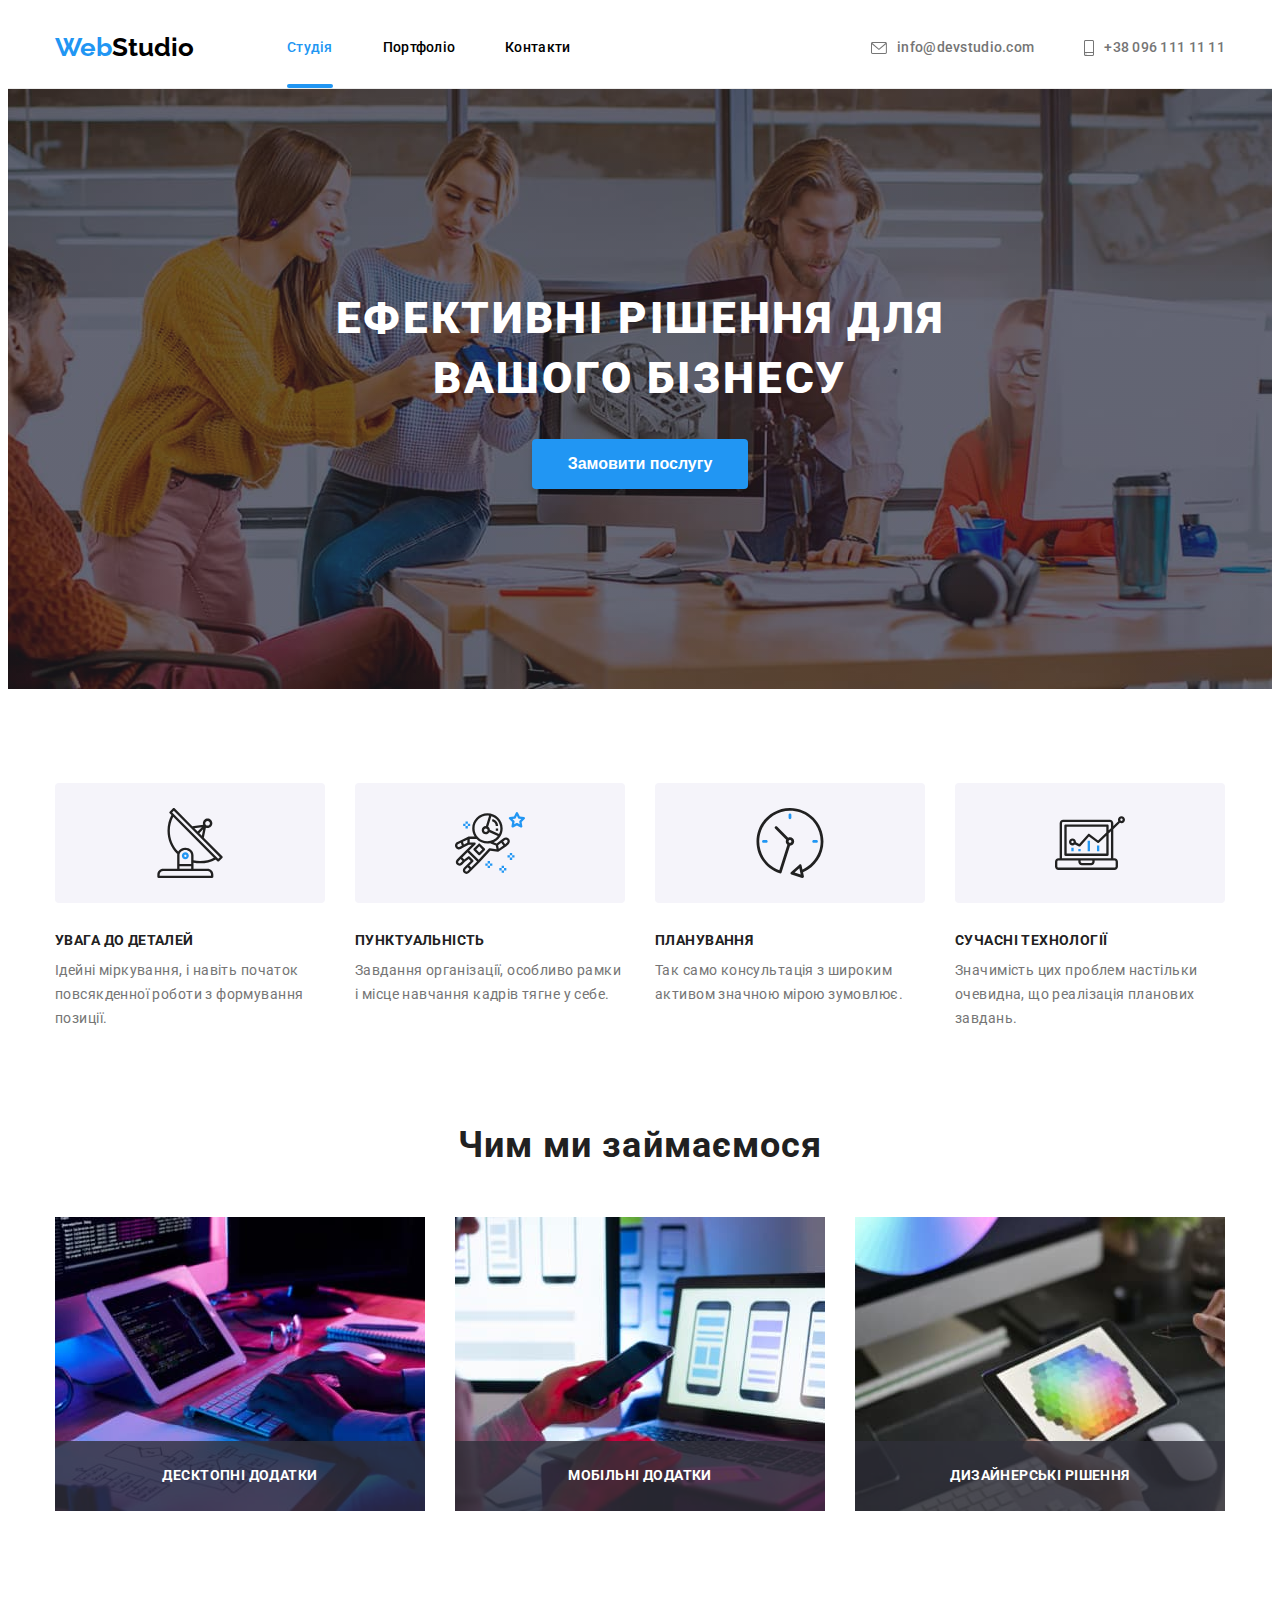
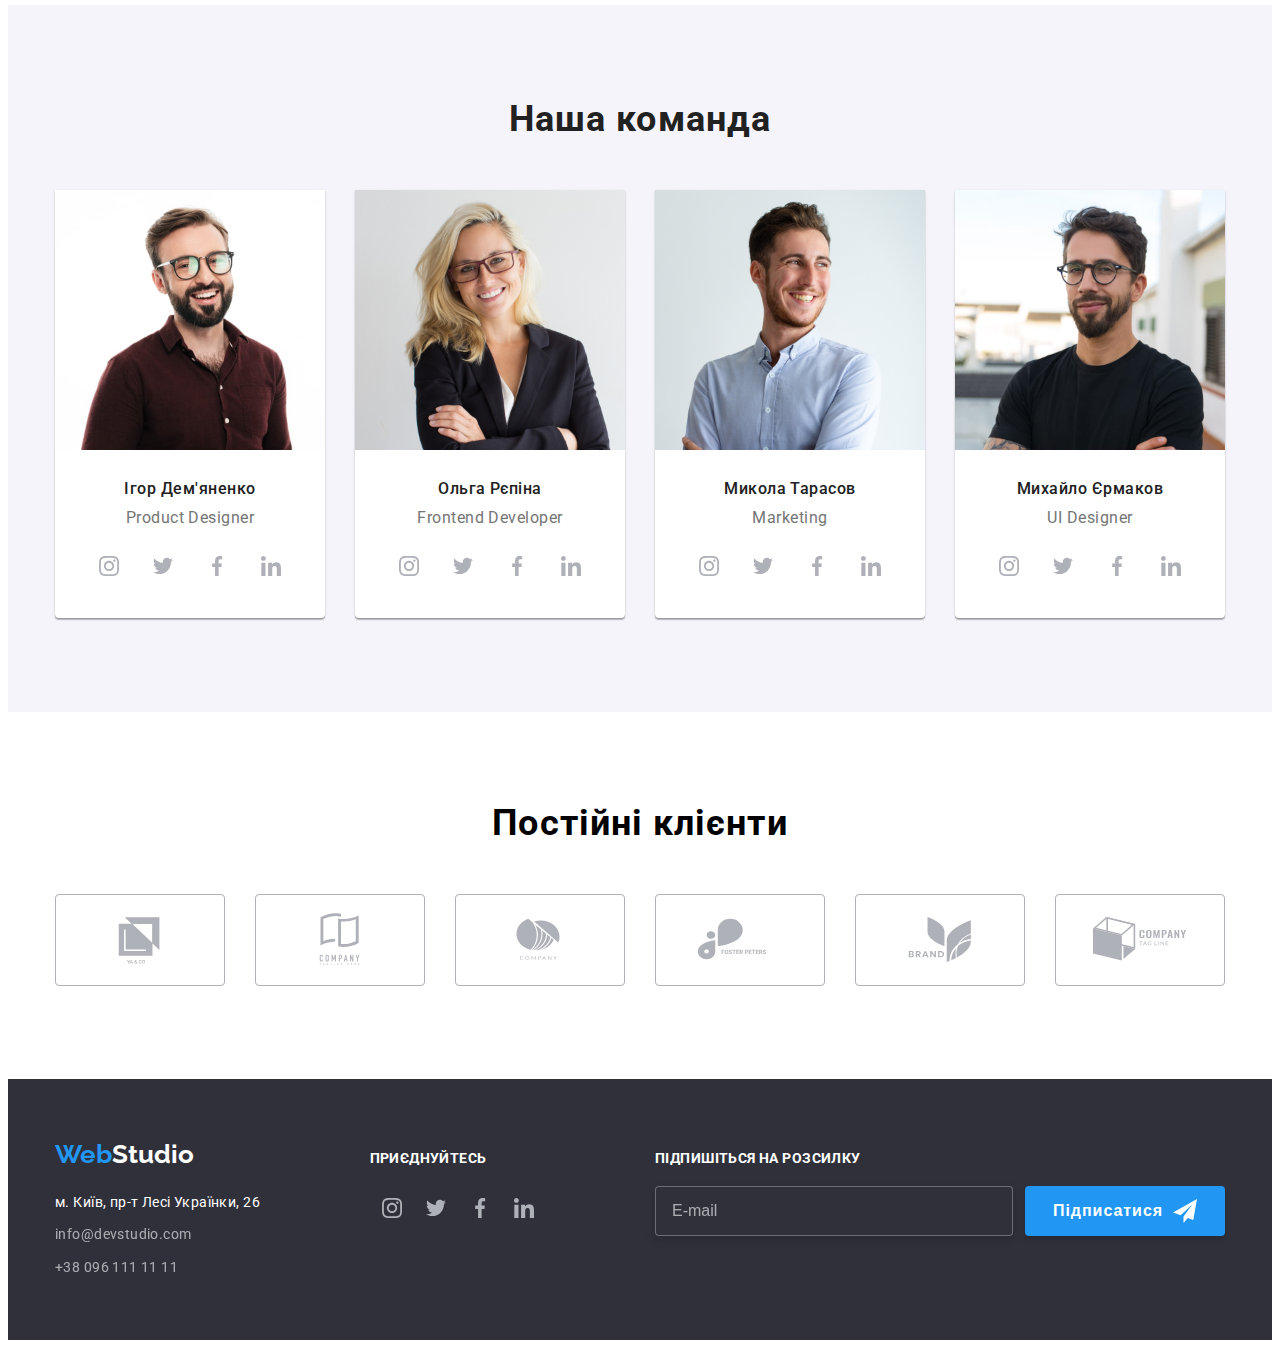
==== commit 06b1b76a: "правки" ====
--- a/index.html
+++ b/index.html
@@ -365,7 +365,7 @@
           <a class="logo-footer flex-footer" href=""
             ><span class="logo-one">Web</span>Studio</a
           >
-          <address class="flex-footer">
+          <address>
             <ul>
               <li class="footer-margin">
                 <a class="address" href="">м. Київ, пр-т Лесі Українки, 26</a>
--- a/css/main.css
+++ b/css/main.css
@@ -80,17 +80,12 @@
   line-height: 1.2;
   text-decoration: none;
 }
-
 .logo__header {
   display: flex;
   padding-top: 24px;
   padding-bottom: 25px;
 }
 
-.navigation__margin-r {
-  margin-right: 93px;
-}
-
 .logo_dark {
   color: var(--logo-two);
 }
@@ -99,14 +94,6 @@
   color: var(--logo-one);
 }
 
-.container {
-  width: 1200px;
-  padding-left: 15px;
-  padding-right: 15px;
-  margin-right: auto;
-  margin-left: auto;
-}
-
 .container__flex {
   display: flex;
 }
@@ -119,23 +106,9 @@
 .header-contacts {
   display: flex;
 }
-
 .header-contacts__margin-r {
   margin-right: 50px;
 }
-
-.navigation {
-  display: flex;
-}
-
-.container__margin-r {
-  margin-right: auto;
-}
-
-.navigation__list {
-  display: flex;
-}
-
 .header-contacts__link {
   font-weight: 500;
   font-size: 14px;
@@ -152,38 +125,17 @@
 .header-contacts__link:hover, .header-contacts__link:focus {
   color: var(--logo-one);
 }
-
-.header-contacts__link {
-  font-weight: 500;
-  font-size: 14px;
-  line-height: 1.14;
-  letter-spacing: 0.02em;
-  text-decoration: none;
-  color: var(--text-gray);
-  display: flex;
-  align-items: center;
-  padding-top: 32px;
-  padding-bottom: 32px;
-  color: var(--text-gray);
-  transition: color 250ms cubic-bezier(0.4, 0, 0.2, 1);
-}
-.header-contacts__link:hover, .header-contacts__link:focus {
-  color: var(--logo-one);
-}
-
 .header-contacts__icon {
   fill: currentColor;
   margin-right: 10px;
 }
 
-.navigation__item {
-  display: flex;
-  margin-right: 50px;
-}
-.navigation__item:last-child {
-  margin-right: 0;
-}
-
+.navigation {
+  display: flex;
+}
+.navigation__list {
+  display: flex;
+}
 .navigation__link {
   display: flex;
   padding-top: 32px;
@@ -200,7 +152,19 @@
 .navigation__link:hover, .navigation__link:focus {
   color: var(--logo-one);
 }
-
+.navigation__item {
+  display: flex;
+  margin-right: 50px;
+}
+.navigation__item:last-child {
+  margin-right: 0;
+}
+.navigation__margin-r {
+  margin-right: 93px;
+}
+.navigation__link_current {
+  color: var(--logo-one);
+}
 .navigation__link_current::after {
   content: "";
   position: absolute;
@@ -210,8 +174,9 @@
   background: var(--logo-one);
   border-radius: 2px;
 }
-.navigation__link_current::after {
-  color: var(--logo-one);
+
+.container__margin-r {
+  margin-right: auto;
 }
 
 .contacts {
@@ -499,6 +464,20 @@
   color: var(--text-white);
 }
 
+.logo-footer,
+.flex-footer,
+.logo-one {
+  font-family: "Raleway";
+  font-weight: 700;
+  font-size: 26px;
+  line-height: 1.2;
+  text-decoration: none;
+}
+
+.logo-one {
+  color: var(--logo-one);
+}
+
 .flex-footer {
   display: flex;
   justify-self: start;
@@ -507,7 +486,6 @@
 .footer-margin {
   margin-bottom: 9px;
 }
-
 .footer-margin:last-child {
   margin-bottom: 0;
 }
@@ -520,6 +498,25 @@
 .phone-two {
   color: var(--text-white);
   opacity: 0.6;
+}
+
+.address,
+.mail-two,
+.phone-two {
+  font-style: normal;
+  font-size: 14px;
+  line-height: 1.71;
+  letter-spacing: 0.03em;
+  transition: color 250ms cubic-bezier(0.4, 0, 0.2, 1);
+}
+
+.address:hover,
+.address:focus,
+.mail-two:hover,
+.mail-two:focus,
+.phone-two:hover,
+.phone-two:focus {
+  color: var(--logo-one);
 }
 
 .flex-footer-two {
